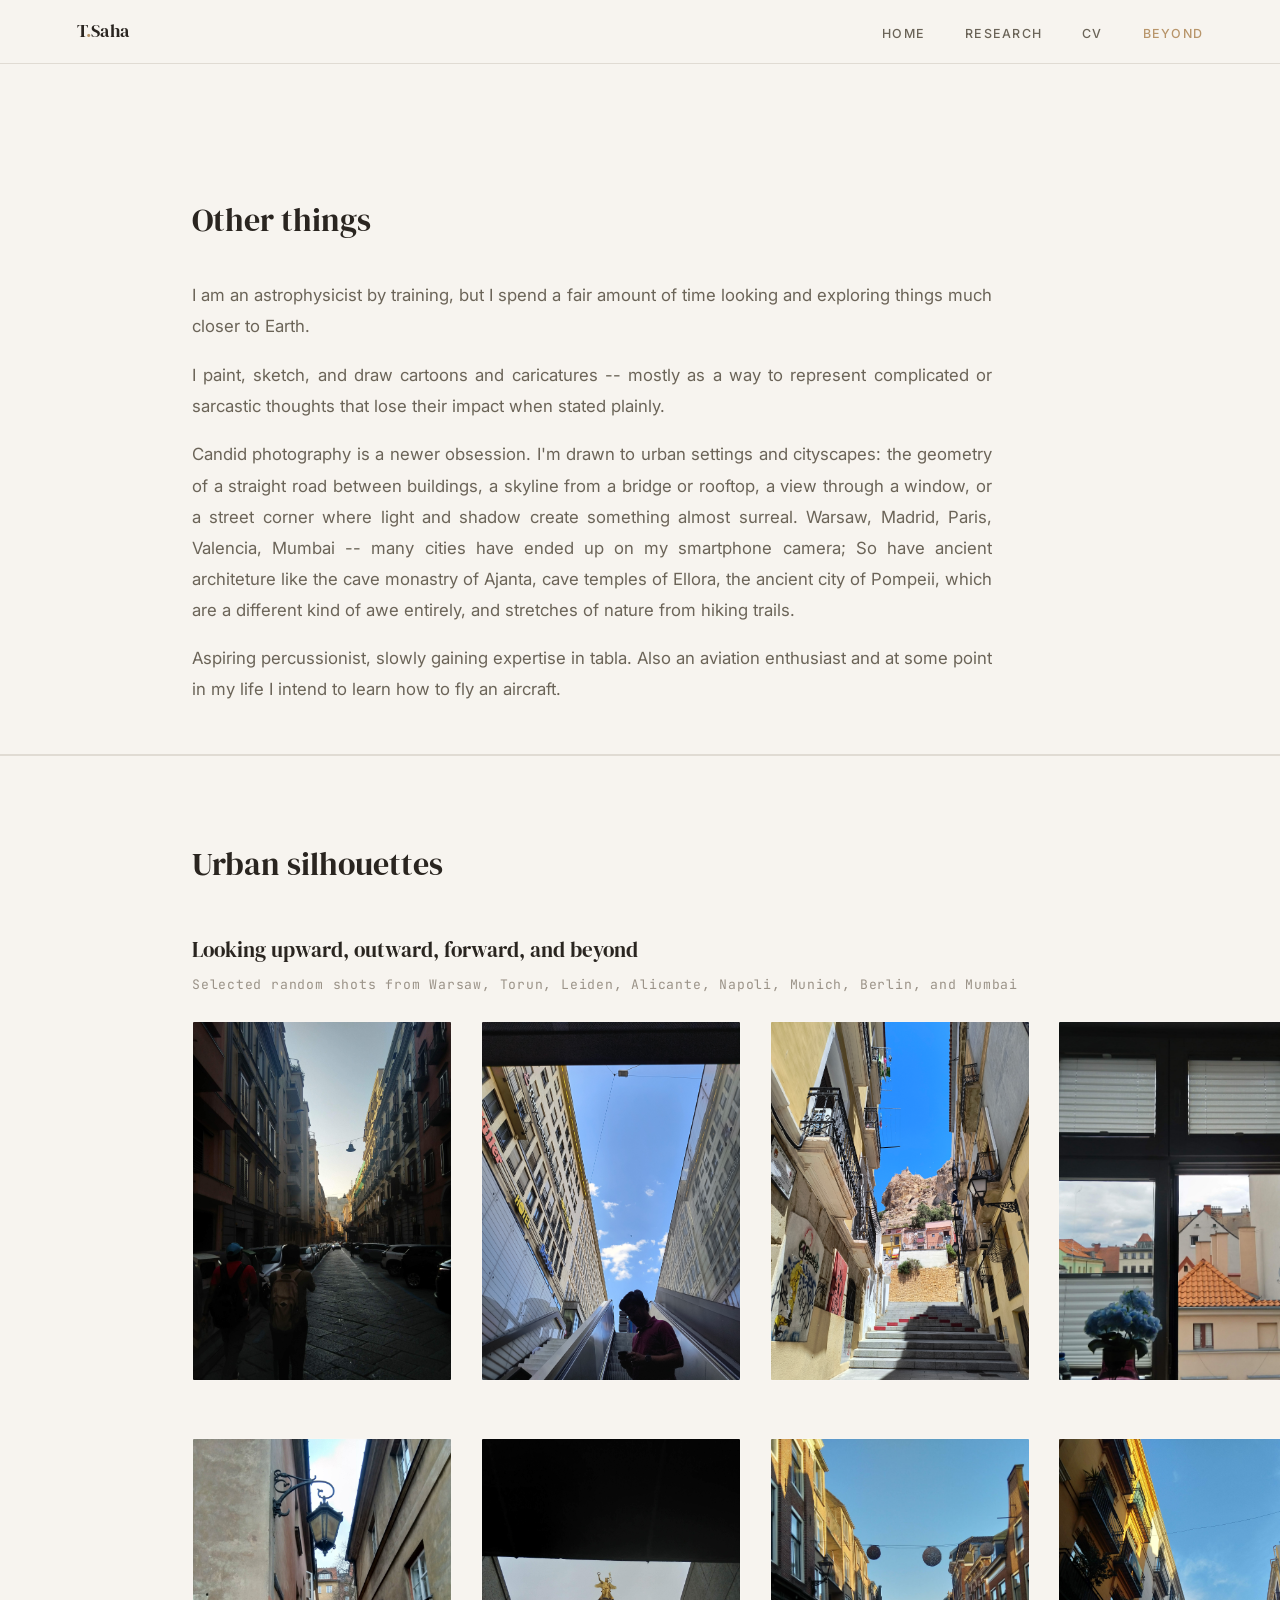
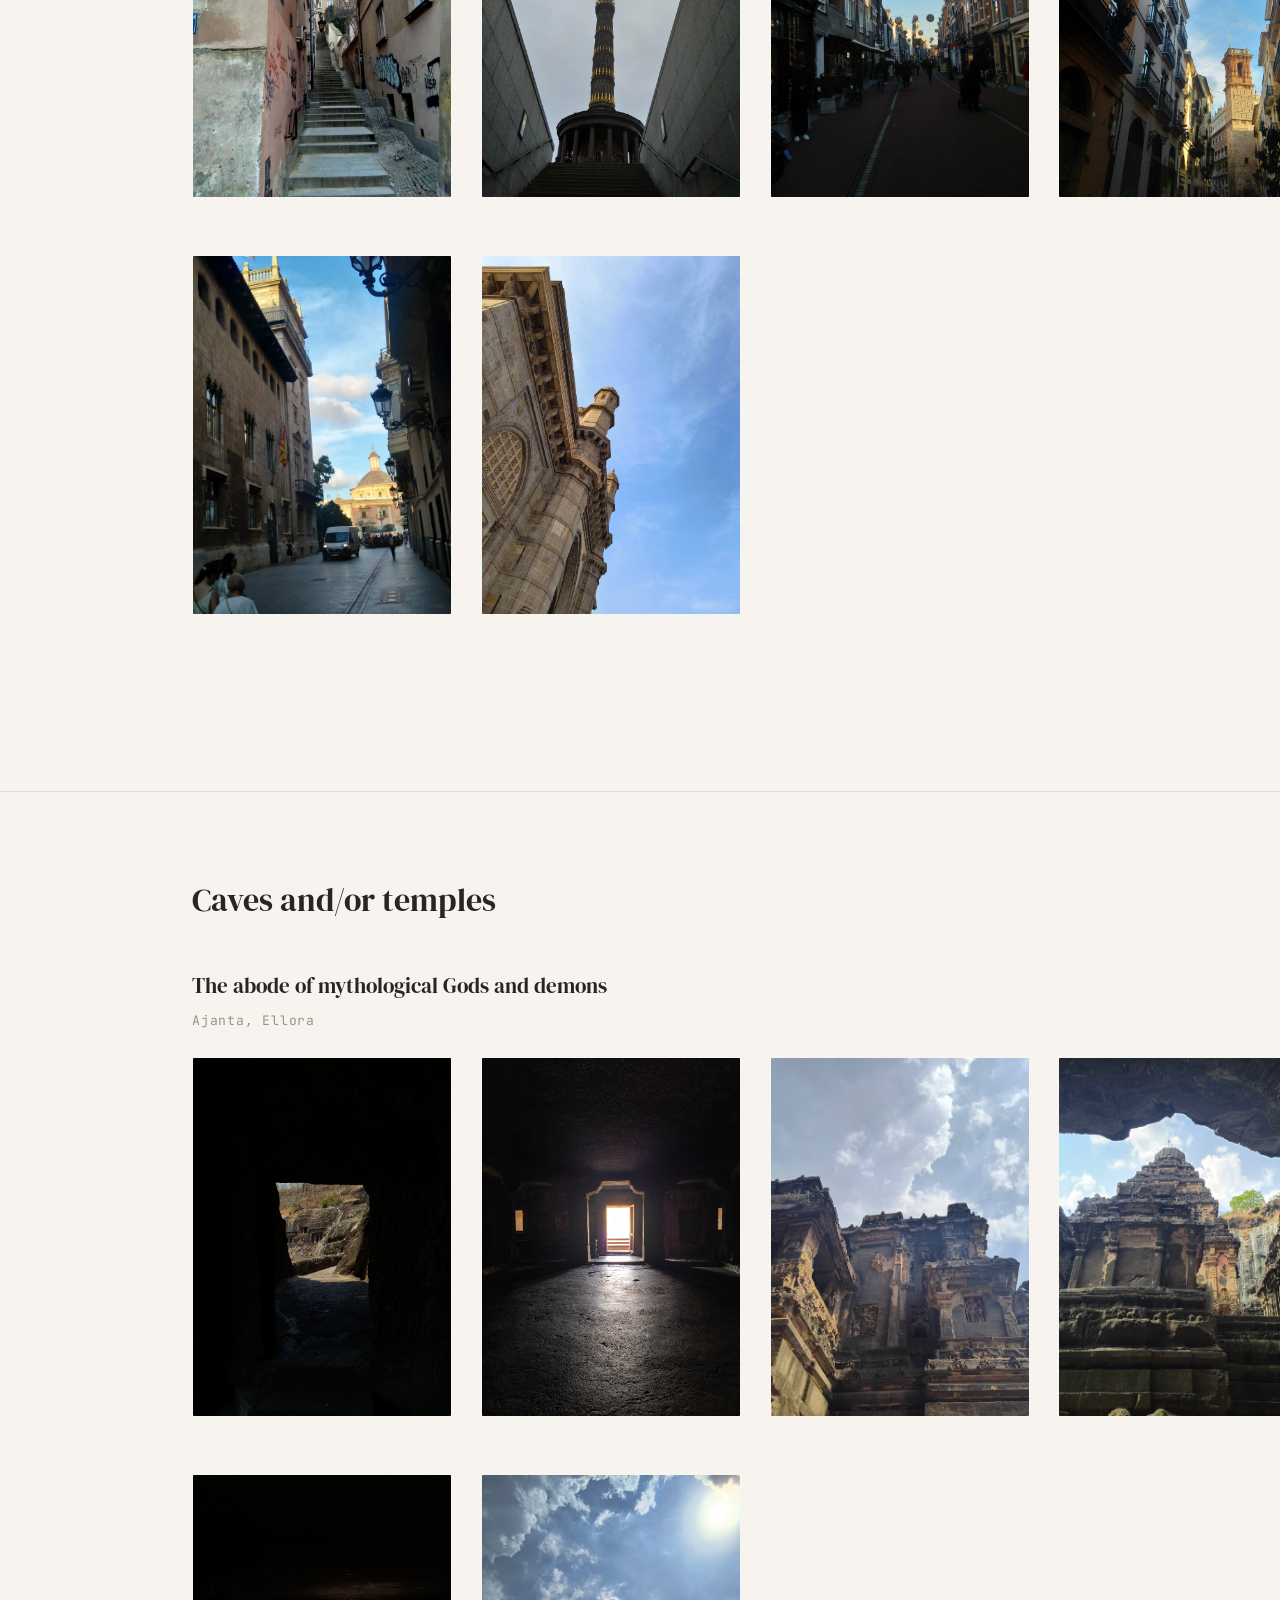
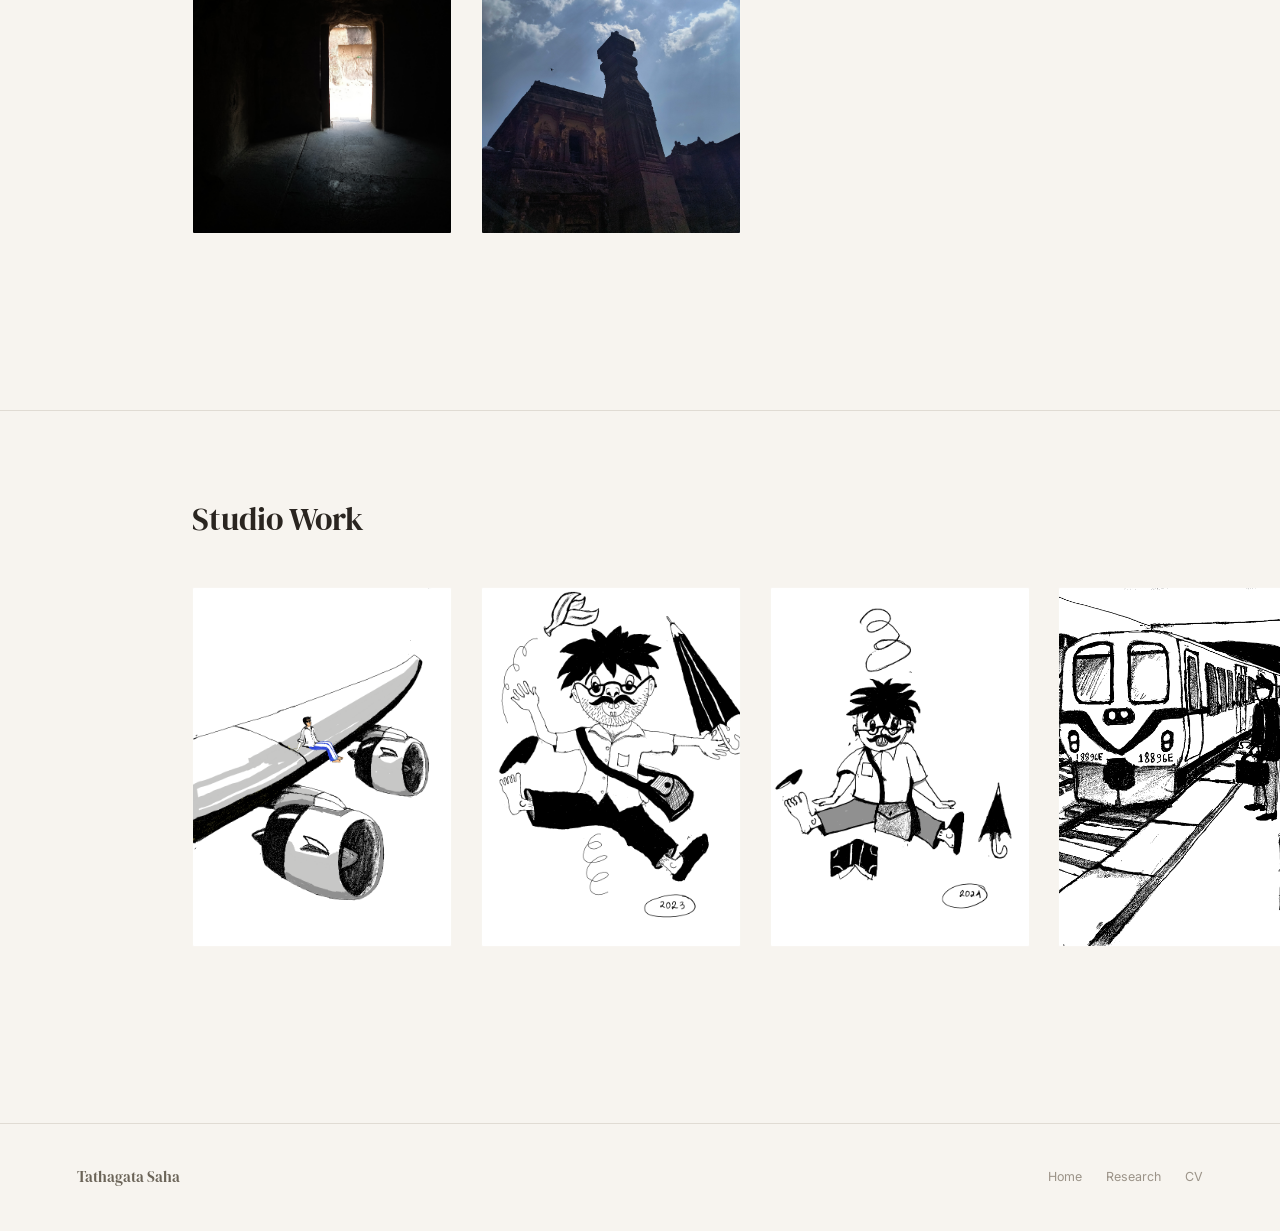
==== beyond.html @ 42e89942 "First commit of the website: tsaha@astro." ====
<!DOCTYPE html>
<html lang="en">
<head>
  <meta charset="UTF-8" />
  <meta name="viewport" content="width=device-width, initial-scale=1.0" />
  <title>Beyond astronomy: Tathagata Saha</title>
  <link rel="preconnect" href="https://fonts.googleapis.com">
  <link rel="preconnect" href="https://fonts.gstatic.com" crossorigin>
  <link href="https://fonts.googleapis.com/css2?family=DM+Serif+Display:ital@0;1&family=Inter:wght@300;400;500&family=JetBrains+Mono:wght@400;500&display=swap" rel="stylesheet">
  <link rel="stylesheet" href="style.css">
  <style>
  .bottom-three {
     margin-bottom: 1.5cm;
    }
    .page .container {
      margin-left: max(6rem, 9vw);
      margin-right: auto;
      max-width: 95%;
    }
    .beyond-hero {
      padding: calc(var(--nav-h) + 4rem) 0 3rem;
      border-bottom: var(--rule);
    }
    .photo-slot img {
      width: 100%; height: 100%;
      object-fit: cover; border-radius: 2px;
    }
    .art-grid {
      display: grid;
      grid-template-columns: repeat(auto-fill, minmax(180px, 1fr));
      gap: 1rem;
    }
    .art-slot {
      aspect-ratio: 3/4;
      background: var(--accent-light);
      border: 1px dashed var(--border);
      border-radius: 2px;
      display: flex; flex-direction: column;
      align-items: center; justify-content: center;
      gap: 0.5rem; color: var(--text-light);
      font-size: 0.7rem; font-family: var(--mono); text-align: center; padding: 1rem;
    }

    /* ── LIGHTBOX ── */
    .photo-grid img, .art-grid img {
      cursor: zoom-in;
      transition: opacity 0.2s;
    }
    .photo-grid img:hover, .art-grid img:hover { opacity: 0.88; }

    /* ── WATERMARK ── */
    .photo-wrap-wm {
      position: relative;
      display: inline-block;
      line-height: 0;
    }
    .photo-wrap-wm::after {
      content: '© T. Saha';
      position: absolute;
      bottom: 10px; right: 10px;
      font-family: 'JetBrains Mono', monospace;
      font-size: 0.65rem;
      letter-spacing: 0.06em;
      color: rgba(255,255,255,0.85);
      background: rgba(10,15,25,0.45);
      padding: 0.2rem 0.5rem;
      border-radius: 2px;
      pointer-events: none;
      opacity: 0;
      transition: opacity 0.25s;
    }
    .photo-wrap-wm:hover::after { opacity: 1; }
    .photo-wrap-wm img {
      display: block;
      -webkit-user-drag: none;
      user-select: none;
    }

    #lightbox {
      display: none;
      position: fixed; inset: 0;
      background: rgba(10, 15, 25, 0.92);
      z-index: 1000;
      align-items: center; justify-content: center;
      backdrop-filter: blur(6px);
      cursor: zoom-out;
    }
    #lightbox.active { display: flex; }
    #lightbox img {
      max-width: 90vw; max-height: 88vh;
      object-fit: contain;
      border-radius: 2px;
      box-shadow: 0 8px 48px rgba(0,0,0,0.6);
      cursor: default;
    }
    #lightbox-close {
      position: fixed; top: 1.5rem; right: 2rem;
      font-size: 1.8rem; color: #f7f4ef;
      cursor: pointer; opacity: 0.7;
      font-family: var(--sans); line-height: 1;
      transition: opacity 0.2s;
      background: none; border: none;
    }
    #lightbox-close:hover { opacity: 1; }
    .lb-arrow {
      position: fixed;
      top: 50%; transform: translateY(-50%);
      background: rgba(10,15,25,0.5);
      border: 1px solid rgba(255,255,255,0.15);
      color: #f7f4ef;
      font-size: 1.4rem; line-height: 1;
      width: 48px; height: 48px;
      border-radius: 2px;
      display: flex; align-items: center; justify-content: center;
      cursor: pointer; opacity: 0.7;
      transition: opacity 0.2s, background 0.2s;
      z-index: 1001;
    }
    .lb-arrow:hover { opacity: 1; background: rgba(184,149,106,0.5); }
    .lb-arrow:disabled { opacity: 0.2; cursor: default; }
    #lb-prev { left: 1.5rem; }
    #lb-next { right: 1.5rem; }
    #lb-counter {
      position: fixed; bottom: 1.5rem; left: 50%; transform: translateX(-50%);
      font-family: 'JetBrains Mono', monospace; font-size: 0.7rem;
      letter-spacing: 0.1em; color: rgba(247,244,239,0.5);
    }
  </style>
</head>
<body>

  <nav>
    <a href="astro_tsaha1996.html" class="nav-logo">T<span>.</span>Saha</a>
    <ul class="nav-links">
      <li><a href="astro_tsaha1996.html">Home</a></li>
      <li><a href="research.html">Research</a></li>
      <li><a href="cv.html">CV</a></li>
      <li><a href="beyond.html" class="active">Beyond</a></li>
    </ul>
  </nav>

  <div class="page">

    <!-- ── INTRO ── -->
    <section class="section beyond-hero">
      <div class="container">
        <h2 style="margin-bottom: 2rem;">Other things</h2>
        <div class="beyond-bio">
          <p>
            I am an astrophysicist by training, but I spend a fair amount of time
            looking and exploring things much closer to Earth.
          </p>
          <p>  
            I paint, sketch, and draw cartoons and caricatures -- 
            mostly as a way to represent complicated or sarcastic thoughts 
            that lose their impact when stated plainly.
          </p>
          <p>
            Candid photography is a newer obsession. I'm drawn to urban settings and cityscapes: 
            the geometry of a straight road between buildings, 
            a skyline from a bridge or rooftop, 
            a view through a window, 
            or a street corner where light and shadow create something almost surreal. 
            Warsaw, Madrid, Paris, Valencia, Mumbai -- 
            many cities have ended up on my smartphone camera;
            So have ancient architeture like the cave monastry of Ajanta, cave temples of Ellora, 
            the ancient city of Pompeii, which are a different kind of awe entirely, 
            and stretches of nature from hiking trails.
          </p>
          <p>
            Aspiring percussionist, slowly gaining expertise in tabla. Also an aviation enthusiast 
            and at some point in my life I intend to learn how to fly an aircraft.
          </p>
        </div>
      </div>
    </section>

    <!-- ── CITIES ── -->
    <section class="section">
      <div class="container">
        <h2 style="margin-bottom: 0.5rem;">Urban silhouettes</h2>

        <div class="photo-theme" style="margin-top: 2.5rem;">
          <h3 class="photo-theme-title">Looking upward, outward, forward, and beyond</h3>
          <span class="photo-theme-sub">Selected random shots from Warsaw, Torun, Leiden, Alicante, Napoli, Munich, Berlin, and Mumbai</span>
          <div class="photo-grid">
            <!-- /home/tathagata/Documents/website_TS/files/photos/warsaw/looking_up_out_and_forward/ -->
            <div class="photo-wrap-wm"><img src="photos/looking_up_out_and_forward/napoli1.jpg" alt="Tathagata Saha" style="width:260px;height:360px;object-fit:cover;border-radius:2px;border:1px solid rgba(255,255,255,0.1);" /></div>
            <div class="photo-wrap-wm"><img src="photos/looking_up_out_and_forward/munich1.jpg" alt="Tathagata Saha" style="width:260px;height:360px;object-fit:cover;border-radius:2px;border:1px solid rgba(255,255,255,0.1);" /></div>
            <div class="photo-wrap-wm"><img src="photos/looking_up_out_and_forward/alicante1.jpg" alt="Tathagata Saha" style="width:260px;height:360px;object-fit:cover;border-radius:2px;border:1px solid rgba(255,255,255,0.1);" /></div>
            <div class="photo-wrap-wm"><img src="photos/looking_up_out_and_forward/torun1.jpg" alt="Tathagata Saha" style="width:260px;height:360px;object-fit:cover;border-radius:2px;border:1px solid rgba(255,255,255,0.1);" /></div>
          </div>
          <p class="bottom-three"> </p>
          <div class="photo-grid">
            <div class="photo-wrap-wm"><img src="photos/looking_up_out_and_forward/warsaw1.jpg" alt="Tathagata Saha" style="width:260px;height:360px;object-fit:cover;border-radius:2px;border:1px solid rgba(255,255,255,0.1);" /></div>
            <div class="photo-wrap-wm"><img src="photos/looking_up_out_and_forward/berlin1.jpg" alt="Tathagata Saha" style="width:260px;height:360px;object-fit:cover;border-radius:2px;border:1px solid rgba(255,255,255,0.1);" /></div>
            <div class="photo-wrap-wm"><img src="photos/looking_up_out_and_forward/leiden1.jpg" alt="Tathagata Saha" style="width:260px;height:360px;object-fit:cover;border-radius:2px;border:1px solid rgba(255,255,255,0.1);" /></div>
            <div class="photo-wrap-wm"><img src="photos/looking_up_out_and_forward/valencia1.jpg" alt="Tathagata Saha" style="width:260px;height:360px;object-fit:cover;border-radius:2px;border:1px solid rgba(255,255,255,0.1);" /></div>
          </div>
          <p class="bottom-three"> </p>
          <div class="photo-grid">
            <div class="photo-wrap-wm"><img src="photos/looking_up_out_and_forward/valencia2.jpg" alt="Tathagata Saha" style="width:260px;height:360px;object-fit:cover;border-radius:2px;border:1px solid rgba(255,255,255,0.1);" /></div>
            <div class="photo-wrap-wm"><img src="photos/looking_up_out_and_forward/mumbai1.jpg" alt="Tathagata Saha" style="width:260px;height:360px;object-fit:cover;border-radius:2px;border:1px solid rgba(255,255,255,0.1);" /></div>
          </div>  
        </div>
      </div>
    </section>

    <!-- ── TEMPLES ── -->
    <section class="section">
      <div class="container">
        <h2 style="margin-bottom: 2.5rem;">Caves and/or temples</h2>
        <div class="photo-theme" style="margin-top: 2.5rem;">
          <h3 class="photo-theme-title">The abode of mythological Gods and demons</h3>
          <span class="photo-theme-sub">Ajanta, Ellora</span>
          <div class="photo-grid">
            <div class="photo-wrap-wm"><img src="photos/cave_temples/ajanta1.jpg" alt="Tathagata Saha" style="width:260px;height:360px;object-fit:cover;border-radius:2px;border:1px solid rgba(255,255,255,0.1);" /></div>
            <div class="photo-wrap-wm"><img src="photos/cave_temples/ajanta2.jpg" alt="Tathagata Saha" style="width:260px;height:360px;object-fit:cover;border-radius:2px;border:1px solid rgba(255,255,255,0.1);" /></div>
            <div class="photo-wrap-wm"><img src="photos/cave_temples/ellora1.jpg" alt="Tathagata Saha" style="width:260px;height:360px;object-fit:cover;border-radius:2px;border:1px solid rgba(255,255,255,0.1);" /></div>
            <div class="photo-wrap-wm"><img src="photos/cave_temples/ellora2.jpg" alt="Tathagata Saha" style="width:260px;height:360px;object-fit:cover;border-radius:2px;border:1px solid rgba(255,255,255,0.1);" /></div>
          </div>
          <p class="bottom-three"> </p>
          <div class="photo-grid">
            <div class="photo-wrap-wm"><img src="photos/cave_temples/ellora3.jpg" alt="Tathagata Saha" style="width:260px;height:360px;object-fit:cover;border-radius:2px;border:1px solid rgba(255,255,255,0.1);" /></div>
            <div class="photo-wrap-wm"><img src="photos/cave_temples/ellora4.jpg" alt="Tathagata Saha" style="width:260px;height:360px;object-fit:cover;border-radius:2px;border:1px solid rgba(255,255,255,0.1);" /></div>
          </div>
        </div>
      </div>
    </section>

    <!-- ── ART ── -->
   <!-- ── ART ── -->
    <section class="section">
      <div class="container">
        <h2 style="margin-bottom: 2.5rem;">Studio Work</h2>
        <div class="photo-theme">
          <div class="photo-grid">
            <div class="photo-wrap-wm"><img src="photos/studio_work/learning_to_fly.png" alt="Sketch by Tathagata Saha" style="width:260px;height:360px;object-fit:cover;border-radius:2px;border:1px solid rgba(255,255,255,0.1);" /></div>
            <div class="photo-wrap-wm"><img src="photos/studio_work/me.png" alt="Sketch by Tathagata Saha" style="width:260px;height:360px;object-fit:cover;border-radius:2px;border:1px solid rgba(255,255,255,0.1);" /></div>
            <div class="photo-wrap-wm"><img src="photos/studio_work/me2.png" alt="Sketch by Tathagata Saha" style="width:260px;height:360px;object-fit:cover;border-radius:2px;border:1px solid rgba(255,255,255,0.1);" /></div>
            <div class="photo-wrap-wm"><img src="photos/studio_work/twentysecondlevel.png" alt="Sketch by Tathagata Saha" style="width:260px;height:360px;object-fit:cover;border-radius:2px;border:1px solid rgba(255,255,255,0.1);" /></div>
            <div class="photo-wrap-wm"><img src="photos/studio_work/twentysecondlevel2.png" alt="Sketch by Tathagata Saha" style="width:260px;height:360px;object-fit:cover;border-radius:2px;border:1px solid rgba(255,255,255,0.1);" /></div>
          </div>
        </div>
      </div>
    </section>

  </div>

  <footer>
    <span class="footer-name">Tathagata Saha</span>
    <div class="footer-links">
      <a href="astro_tsaha1996.html">Home</a>
      <a href="research.html">Research</a>
      <a href="cv.html">CV</a>
    </div>
  </footer>

  <!-- ── LIGHTBOX ── -->
  <div id="lightbox">
    <button id="lightbox-close" aria-label="Close">&#x2715;</button>
    <button class="lb-arrow" id="lb-prev" aria-label="Previous">&#8592;</button>
    <img id="lightbox-img" src="" alt="" />
    <button class="lb-arrow" id="lb-next" aria-label="Next">&#8594;</button>
    <span id="lb-counter"></span>
  </div>

  <script>
    const lightbox  = document.getElementById('lightbox');
    const lbImg     = document.getElementById('lightbox-img');
    const lbClose   = document.getElementById('lightbox-close');
    const lbPrev    = document.getElementById('lb-prev');
    const lbNext    = document.getElementById('lb-next');
    const lbCounter = document.getElementById('lb-counter');

    let currentSet   = [];
    let currentIndex = 0;

    document.querySelectorAll('img').forEach(img => {
      img.addEventListener('contextmenu', e => e.preventDefault());
    });

    // group by photo-theme: clicking opens all imgs within that theme
    document.querySelectorAll('.photo-theme').forEach(theme => {
      const imgs = Array.from(theme.querySelectorAll('.photo-grid img'));
      imgs.forEach((img, i) => {
        img.addEventListener('click', () => openLightbox(imgs, i));
      });
    });

    document.querySelectorAll('.art-grid img').forEach((img, i, arr) => {
      img.addEventListener('click', () => openLightbox(Array.from(arr), i));
    });

    function openLightbox(set, index) {
      currentSet   = set;
      currentIndex = index;
      showImage();
      lightbox.classList.add('active');
      document.body.style.overflow = 'hidden';
    }

    function showImage() {
      lbImg.src = currentSet[currentIndex].src;
      lbImg.alt = currentSet[currentIndex].alt;
      lbCounter.textContent = `${currentIndex + 1} / ${currentSet.length}`;
      lbPrev.disabled = currentIndex === 0;
      lbNext.disabled = currentIndex === currentSet.length - 1;
    }

    lbPrev.addEventListener('click', e => {
      e.stopPropagation();
      if (currentIndex > 0) { currentIndex--; showImage(); }
    });

    lbNext.addEventListener('click', e => {
      e.stopPropagation();
      if (currentIndex < currentSet.length - 1) { currentIndex++; showImage(); }
    });

    lbImg.addEventListener('contextmenu', e => e.preventDefault());

    function closeLightbox() {
      lightbox.classList.remove('active');
      document.body.style.overflow = '';
      lbImg.src = '';
    }

    lbClose.addEventListener('click', closeLightbox);
    lightbox.addEventListener('click', e => {
      if (e.target !== lbImg && e.target !== lbPrev && e.target !== lbNext) closeLightbox();
    });
    document.addEventListener('keydown', e => {
      if (!lightbox.classList.contains('active')) return;
      if (e.key === 'Escape')     closeLightbox();
      if (e.key === 'ArrowLeft')  { if (currentIndex > 0) { currentIndex--; showImage(); } }
      if (e.key === 'ArrowRight') { if (currentIndex < currentSet.length - 1) { currentIndex++; showImage(); } }
    });
  </script>

</body>
</html>
---- style.css ----
*, *::before, *::after { box-sizing: border-box; margin: 0; padding: 0; }

:root {
  --bg: #f7f4ef;
  --bg-dark: #0f1b2d;
  --text: #2a2520;
  --text-muted: #6b6458;
  --text-light: #9b9388;
  --text-slate: #8a9ab5;
  --accent: #b8956a;
  --accent-light: #f0e8dc;
  --accent-dark: #8a6d4a;
  --border: #e0dbd3;
  --border-dark: #1e3050;
  --navy: #0f1b2d;
  --serif: 'DM Serif Display', Georgia, serif;
  --sans: 'Inter', system-ui, sans-serif;
  --mono: 'JetBrains Mono', monospace;
  --nav-h: 64px;
  --max: 900px;
  --rule: 1px solid var(--border);
}

html { scroll-behavior: smooth; font-size: 16px; }
body { background: var(--bg); color: var(--text); font-family: var(--sans); line-height: 1.75; -webkit-font-smoothing: antialiased; }

/* ── SCROLLBAR ── */
::-webkit-scrollbar { width: 4px; }
::-webkit-scrollbar-track { background: var(--bg); }
::-webkit-scrollbar-thumb { background: var(--border); border-radius: 2px; }

/* ── NAV ── */
nav {
  position: fixed; top: 0; left: 0; right: 0; height: var(--nav-h);
  background: rgba(247, 244, 239, 0.93);
  backdrop-filter: blur(12px);
  border-bottom: var(--rule);
  display: flex; align-items: center; justify-content: space-between;
  padding: 0 max(2rem, 6vw);
  z-index: 200;
}
.nav-logo {
  font-family: var(--serif); font-size: 1.1rem;
  color: var(--text); text-decoration: none;
  letter-spacing: 0.01em;
}
.nav-logo span { color: var(--accent); }
.nav-links { display: flex; gap: 2.5rem; list-style: none; }
.nav-links a {
  font-size: 0.78rem; font-weight: 500;
  text-transform: uppercase; letter-spacing: 0.1em;
  color: var(--text-muted); text-decoration: none;
  transition: color 0.2s;
}
.nav-links a:hover, .nav-links a.active { color: var(--accent); }

/* ── LAYOUT ── */
.page { padding-top: var(--nav-h); }
.container { max-width: 1400px; margin: 0 auto; padding: 0 max(2rem, 6vw); }
.section { padding: 5rem 0; }
.section + .section { border-top: var(--rule); }

/* ── TYPE ── */
h1, h2, h3 { font-family: var(--serif); font-weight: 400; color: var(--text); }
h2 { font-size: 2rem; margin-bottom: 0.3rem; }
.eyebrow {
  font-family: var(--mono); font-size: 1.4rem;
  letter-spacing: 0.15em; text-transform: uppercase;
  color: var(--accent); margin-bottom: 0.75rem; display: block;
}
.section-intro { color: var(--text-muted); font-size: 0.95rem; margin-bottom: 3rem; max-width: 860px; text-align: justify;}

/* ── HERO (index) ── */
.hero {
  background: var(--navy);
  min-height: 60vh;
  display: flex; flex-direction: column; justify-content: center;
  padding: calc(var(--nav-h) + 2rem) max(2rem, 6vw) 3rem;
  position: relative; overflow: hidden;
}
.hero canvas { position: absolute; inset: 0; pointer-events: none; }
.hero-content { position: relative; z-index: 2; max-width: var(--max); margin: 0 auto; width: 100%; }
.hero-eyebrow {
  font-family: var(--mono); font-size: 1.0rem;
  letter-spacing: 0.15em; text-transform: uppercase;
  color: var(--text-slate); margin-bottom: 1.5rem; display: block;
}
.hero h1 {
  font-size: clamp(2rem, 4vw, 3rem);
  font-weight: 300;
  color: #f7f4ef; line-height: 1.2; margin-bottom: 1rem;
}
.hero h1 em { color: var(--accent); font-style: normal; }
.hero-role {
  font-size: 0.95rem; color: var(--text-slate);
  margin-bottom: 2rem; line-height: 1.6; max-width: 520px; text-align: justify
}
.hero-links { display: flex; gap: 1rem; flex-wrap: wrap; }

/* ── PHOTO PLACEHOLDER ── */
.photo-wrap {
  width: 260px; height: 360px;
  border: 1px solid var(--border-dark);
  border-radius: 2px;
  display: flex; flex-direction: column;
  align-items: center; justify-content: center;
  gap: 0.75rem;
  color: var(--text-slate); font-size: 0.75rem;
  font-family: var(--mono); letter-spacing: 0.05em;
  text-align: center; padding: 1.5rem;
  flex-shrink: 0;
}
.photo-wrap svg { opacity: 0.4; }
.hero-inner { display: flex; gap: 4rem; align-items: flex-end; }

/* ── BUTTONS ── */
.btn {
  display: inline-flex; align-items: center; gap: 0.4em;
  padding: 0.6rem 1.4rem; border-radius: 2px;
  font-size: 0.8rem; font-family: var(--sans); font-weight: 500;
  text-decoration: none; letter-spacing: 0.04em;
  transition: all 0.2s; cursor: pointer; border: 1px solid transparent;
}
.btn-accent { background: var(--accent); color: #fff; border-color: var(--accent); }
.btn-accent:hover { background: var(--accent-dark); border-color: var(--accent-dark); }
.btn-ghost { background: transparent; color: #f7f4ef; border-color: rgba(247,244,239,0.3); }
.btn-ghost:hover { border-color: var(--accent); color: var(--accent); }
.btn-outline { background: transparent; color: var(--accent); border-color: var(--accent); }
.btn-outline:hover { background: var(--accent-light); }

/* ── ABOUT (index) ── */
.about-grid { display: grid; grid-template-columns: 1fr; max-width: 150%; gap: 4rem; align-items: start; }
.about-bio { font-size: 1.2rem; color: var(--text-muted); text-align: justify; }
.about-bio p + p { margin-top: 1.1rem; }
.about-photo {
  width: 220px; height: 300px;
  border: 1px solid var(--border);
  border-radius: 2px;
  display: flex; flex-direction: column;
  align-items: center; justify-content: center;
  gap: 0.6rem; color: var(--text-light);
  font-size: 0.72rem; font-family: var(--mono);
  letter-spacing: 0.05em; text-align: center; padding: 1rem;
  background: var(--accent-light);
}

/* INTERESTS */
.interest-tags { display: flex; flex-wrap: wrap; gap: 0.5rem; margin-top: 2rem; }
.tag {
  font-family: var(--mono); font-size: 0.9rem;
  letter-spacing: 0.06em; padding: 0.35rem 0.8rem;
  border: 1px solid var(--border); border-radius: 1px;
  color: var(--text-muted); background: transparent;
  transition: all 0.2s;
}
.tag:hover { border-color: var(--accent); color: var(--accent); }

/* ── EXTERNAL LINKS ── */
.profile-links { display: flex; flex-direction: column; gap: 0.6rem; margin-top: 2rem; }
.profile-link {
  display: flex; align-items: center; gap: 0.75rem;
  font-size: 0.85rem; color: var(--text-muted); text-decoration: none;
  transition: color 0.2s;
}
.profile-link:hover { color: var(--accent); }
.profile-link-label { font-family: var(--mono); font-size: 1.0rem; letter-spacing: 0.08em; color: var(--text-light); width: 80px; flex-shrink: 0; }

/* ── RESEARCH PAGE ── */
.research-block {  font-size: 1.05rem; color: var(--text-muted); max-width: 1000px; line-height: 1.85; text-align: justify;}
.research-block h3 { font-size: 1.4rem; margin-bottom: 0.75rem; }
.vertical-rule { border-left: 2px solid var(--accent); padding-left: 1.5rem; }
.instrument-list { display: flex; flex-wrap: wrap; gap: 0.5rem; margin-top: 1rem; }

/* ── PUBLICATIONS ── */
.pub-list { display: flex; flex-direction: column; gap: 0; }
.pub {
  padding: 1.75rem 0;
  border-bottom: var(--rule);
  display: grid; grid-template-columns: 60px 1fr; gap: 0 1.5rem;
}
.pub:first-child { border-top: var(--rule); }
.pub-year { font-family: var(--mono); font-size: 0.72rem; color: var(--text-light); padding-top: 0.25rem; }
.pub h3 { font-family: var(--sans); font-size: 0.975rem; font-weight: 500; line-height: 1.45; margin-bottom: 0.35rem; }
.pub-authors { font-size: 0.82rem; color: var(--text-muted); margin-bottom: 0.6rem; }
.pub-authors strong { color: var(--text); }
.pub-venue { font-family: var(--mono); font-size: 0.68rem; letter-spacing: 0.06em; color: var(--accent); margin-bottom: 0.6rem; display: block; }
.pub-links { display: flex; gap: 1rem; }
.pub-link { font-size: 0.78rem; font-weight: 500; color: var(--accent); text-decoration: none; border-bottom: 1px solid transparent; transition: border-color 0.2s; }
.pub-link:hover { border-color: var(--accent); }

/* ── CV PAGE ── */
.cv-grid { display: grid; grid-template-columns: 80px 1fr; gap: 0 3rem; max-width: 200%; }
.cv-sidebar { border-right: var(--rule); padding-right: 2rem; }
.cv-nav { list-style: none; display: flex; flex-direction: column; gap: 0.35rem; position: sticky; top: calc(var(--nav-h) + 2rem); }
.cv-nav a { font-size: 0.78rem; color: var(--text-muted); text-decoration: none; transition: color 0.2s; }
.cv-nav a:hover { color: var(--accent); }
.cv-body { padding-left: 0; }
.cv-section { margin-bottom: 3rem; }
.cv-section-title { font-family: var(--mono); font-size: 0.68rem; letter-spacing: 0.15em; text-transform: uppercase; color: var(--accent); border-bottom: var(--rule); padding-bottom: 0.5rem; margin-bottom: 1.5rem; }
.cv-item { display: grid; grid-template-columns: 120px 1fr; gap: 0 1.5rem; margin-bottom: 1.25rem; }
.cv-year { font-family: var(--mono); font-size: 0.72rem; color: var(--text-light); padding-top: 0.2rem; }
.cv-item h3 { font-family: var(--sans); font-size: 0.95rem; font-weight: 500; margin-bottom: 0.2rem; }
.cv-item p { font-size: 0.85rem; color: var(--text-muted); }

/* ── BEYOND PAGE ── */
.beyond-bio { font-size: 1.05rem; color: var(--text-muted); max-width: 800px; line-height: 1.85; text-align: justify; }
.beyond-bio p + p { margin-top: 1.1rem; }
.photo-theme { margin-bottom: 6rem; }
.photo-theme-title { font-family: var(--serif); font-size: 1.3rem; margin-bottom: 0.4rem; }
.photo-theme-sub { font-size: 0.82rem; color: var(--text-light); font-family: var(--mono); letter-spacing: 0.06em; margin-bottom: 1.5rem; display: block; }
.photo-grid { display: grid; grid-template-columns: repeat(8, 8fr); gap: 1.8rem; row-gap: 2.8rem; }
.photo-slot {
  aspect-ratio: 4/3; background: var(--accent-light);
  border: 1px dashed var(--border); border-radius: 2px;
  display: flex; flex-direction: column; align-items: center; justify-content: center;
  gap: 0.5rem; color: var(--text-light); font-size: 0.7rem;
  font-family: var(--mono); text-align: center; padding: 1rem;
}
.photo-slot-city { font-size: 0.65rem; letter-spacing: 0.08em; text-transform: uppercase; color: var(--text-light); }

/* ── FOOTER ── */
footer {
  border-top: var(--rule); padding: 2.5rem max(2rem, 6vw);
  display: flex; align-items: center; justify-content: space-between; flex-wrap: wrap; gap: 1rem;
}
.footer-name { font-family: var(--serif); font-size: 0.95rem; color: var(--text-muted); }
.footer-links { display: flex; gap: 1.5rem; }
.footer-links a { font-size: 0.78rem; color: var(--text-light); text-decoration: none; transition: color 0.2s; }
.footer-links a:hover { color: var(--accent); }

/* ── RESPONSIVE ── */
@media (max-width: 680px) {
  .about-grid { grid-template-columns: 1fr; }
  .about-photo { width: 100%; }
  .hero-inner { flex-direction: column; gap: 2rem; }
  .photo-wrap { width: 100%; height: 240px; }
  .cv-grid { grid-template-columns: 1fr; }
  .cv-sidebar { border-right: none; border-bottom: var(--rule); padding-right: 0; padding-bottom: 1.5rem; margin-bottom: 1.5rem; }
  .cv-nav { flex-direction: row; flex-wrap: wrap; gap: 0.75rem; position: static; }
  .pub { grid-template-columns: 1fr; }
  .pub-year { margin-bottom: 0.25rem; }
  .cv-item { grid-template-columns: 1fr; }
}
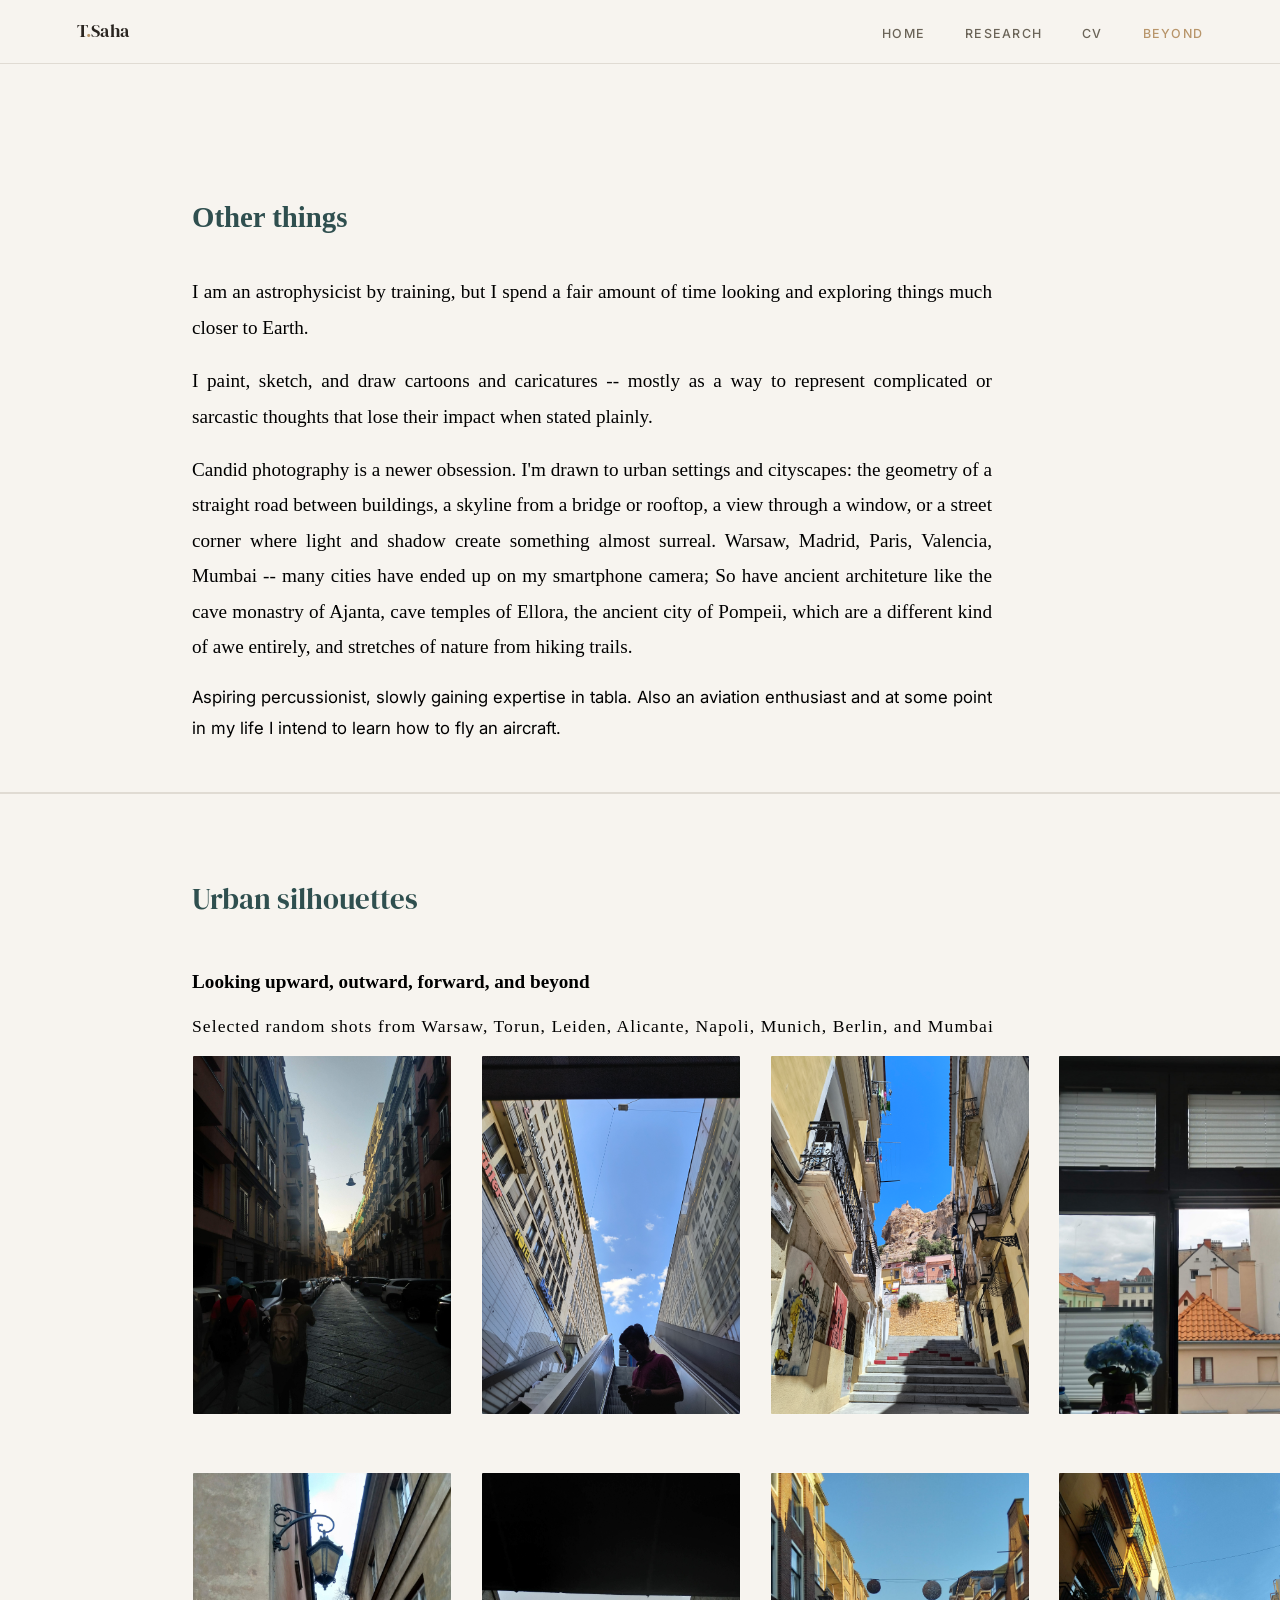
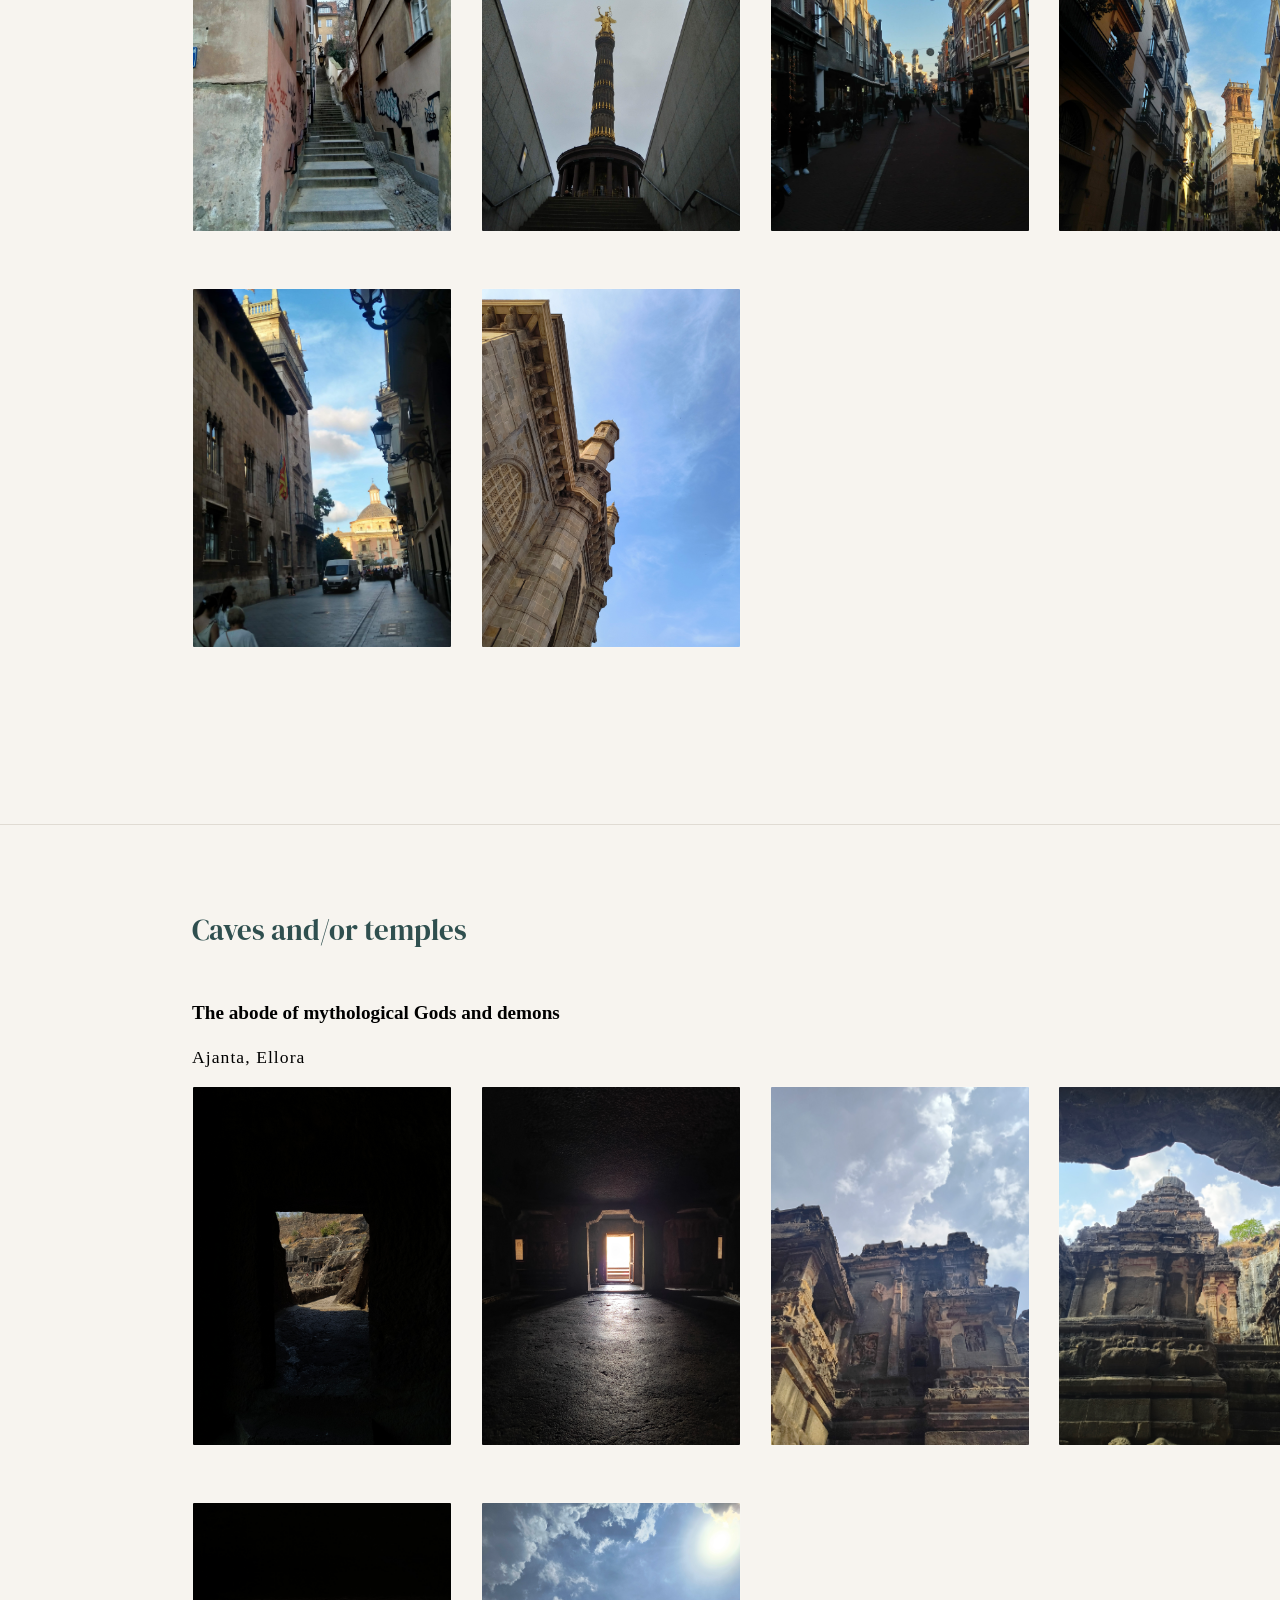
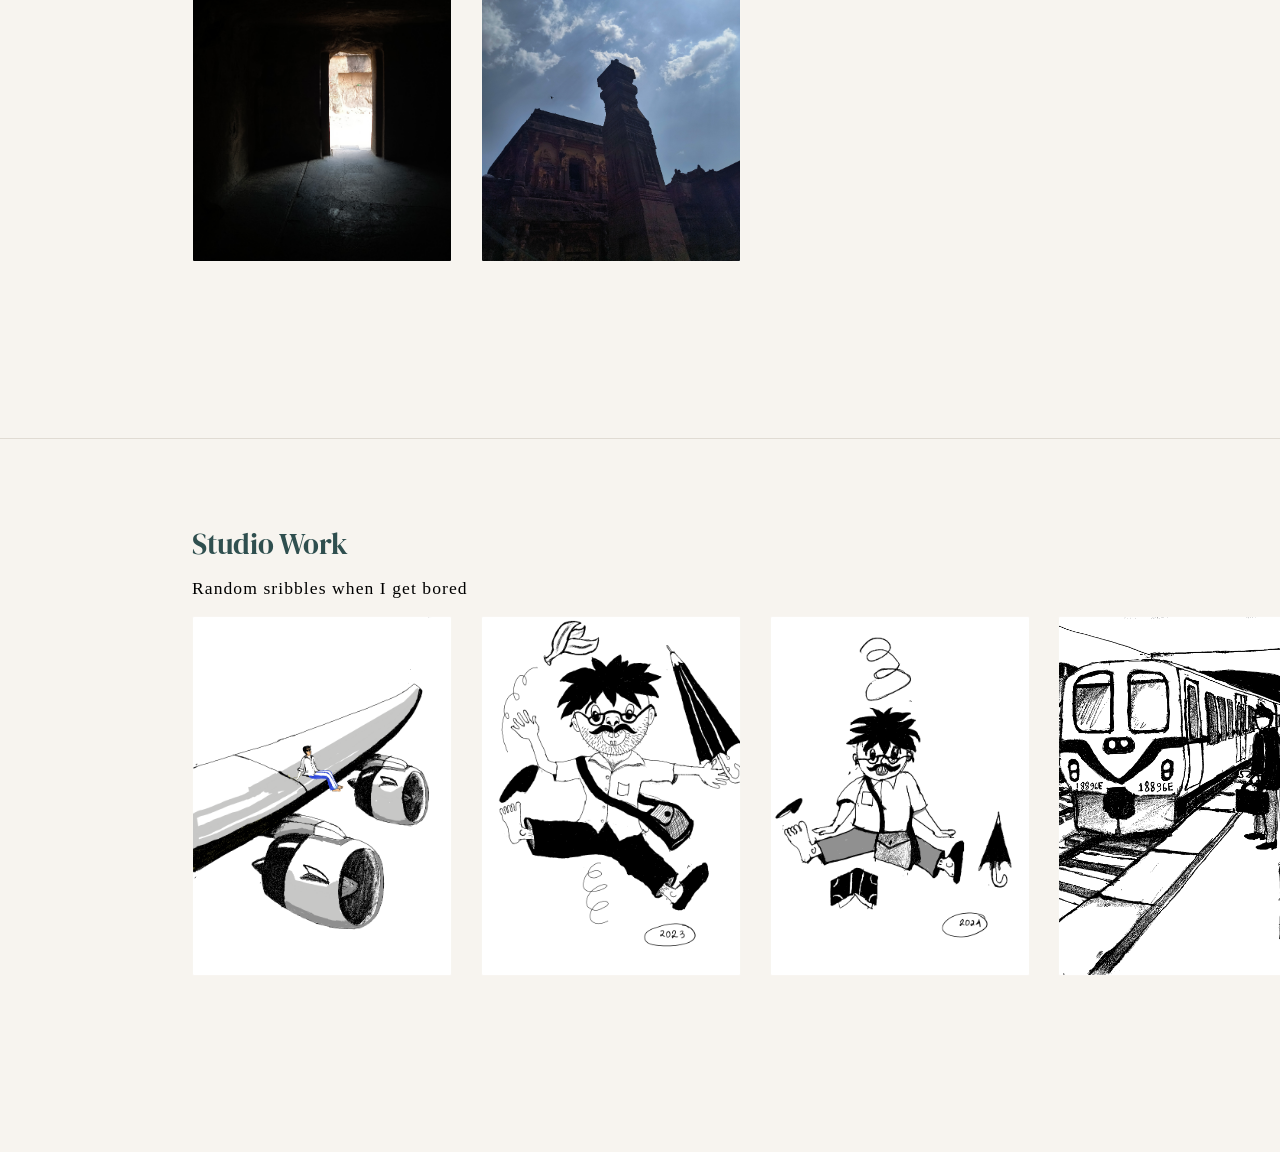
==== commit 772b62b5: "Formatting changes." ====
--- a/beyond.html
+++ b/beyond.html
@@ -113,7 +113,7 @@
       border-radius: 2px;
       display: flex; align-items: center; justify-content: center;
       cursor: pointer; opacity: 0.7;
-      transition: opacity 0.2s, background 0.2s;
+      transition: opacity 0.2s;
       z-index: 1001;
     }
     .lb-arrow:hover { opacity: 1; background: rgba(184,149,106,0.5); }
@@ -130,9 +130,9 @@
 <body>
 
   <nav>
-    <a href="astro_tsaha1996.html" class="nav-logo">T<span>.</span>Saha</a>
+    <a href="index.html" class="nav-logo">T<span>.</span>Saha</a>
     <ul class="nav-links">
-      <li><a href="astro_tsaha1996.html">Home</a></li>
+      <li><a href="index.html">Home</a></li>
       <li><a href="research.html">Research</a></li>
       <li><a href="cv.html">CV</a></li>
       <li><a href="beyond.html" class="active">Beyond</a></li>
@@ -144,18 +144,18 @@
     <!-- ── INTRO ── -->
     <section class="section beyond-hero">
       <div class="container">
-        <h2 style="margin-bottom: 2rem;">Other things</h2>
+        <h2 style="color: darkslategray; font-family: Calibri; font-size: 1.8rem; margin-bottom: 2rem;"> <b>Other things</b> </h2>
         <div class="beyond-bio">
-          <p>
+          <p style="color: black; font-family: Calibri; font-size: 1.2rem; margin-bottom: 0.8rem;">
             I am an astrophysicist by training, but I spend a fair amount of time
             looking and exploring things much closer to Earth.
           </p>
-          <p>  
+          <p style="color: black; font-family: Calibri; font-size: 1.2rem; margin-bottom: 0.8rem;">  
             I paint, sketch, and draw cartoons and caricatures -- 
             mostly as a way to represent complicated or sarcastic thoughts 
             that lose their impact when stated plainly.
           </p>
-          <p>
+          <p style="color: black; font-family: Calibri; font-size: 1.2rem; margin-bottom: 0.8rem;">
             Candid photography is a newer obsession. I'm drawn to urban settings and cityscapes: 
             the geometry of a straight road between buildings, 
             a skyline from a bridge or rooftop, 
@@ -175,14 +175,14 @@
       </div>
     </section>
 
-    <!-- ── CITIES ── -->
+    <!-- CITIES -->
     <section class="section">
       <div class="container">
-        <h2 style="margin-bottom: 0.5rem;">Urban silhouettes</h2>
+        <h2 style="color: darkslategray; font-size: 1.8rem; margin-bottom: 0.8rem; margin-bottom: 0.2rem;">Urban silhouettes</h2>
 
         <div class="photo-theme" style="margin-top: 2.5rem;">
-          <h3 class="photo-theme-title">Looking upward, outward, forward, and beyond</h3>
-          <span class="photo-theme-sub">Selected random shots from Warsaw, Torun, Leiden, Alicante, Napoli, Munich, Berlin, and Mumbai</span>
+          <h3 class="photo-theme-title" style="color: black; font-family: Calibri; font-size: 1.2rem; margin-bottom: 0.8rem;"><b>Looking upward, outward, forward, and beyond</b></h3>
+          <span class="photo-theme-sub" style="color: black; font-family: Calibri; font-size: 1.1rem; margin-bottom: 0.8rem;">Selected random shots from Warsaw, Torun, Leiden, Alicante, Napoli, Munich, Berlin, and Mumbai</span>
           <div class="photo-grid">
             <!-- /home/tathagata/Documents/website_TS/files/photos/warsaw/looking_up_out_and_forward/ -->
             <div class="photo-wrap-wm"><img src="photos/looking_up_out_and_forward/napoli1.jpg" alt="Tathagata Saha" style="width:260px;height:360px;object-fit:cover;border-radius:2px;border:1px solid rgba(255,255,255,0.1);" /></div>
@@ -206,13 +206,15 @@
       </div>
     </section>
 
-    <!-- ── TEMPLES ── -->
+    <!-- TEMPLES -->
     <section class="section">
       <div class="container">
-        <h2 style="margin-bottom: 2.5rem;">Caves and/or temples</h2>
+        <h2 style="color: darkslategray; font-size: 1.8rem; margin-bottom: 0.8rem; margin-bottom: 0.2rem;">Caves and/or temples</h2>
         <div class="photo-theme" style="margin-top: 2.5rem;">
-          <h3 class="photo-theme-title">The abode of mythological Gods and demons</h3>
-          <span class="photo-theme-sub">Ajanta, Ellora</span>
+        <h3 class="photo-theme-title" style="color: black; font-family: Calibri; font-size: 1.2rem; margin-bottom: 0.8rem;"><b>The abode of mythological Gods and demons</b></h3>
+        <span class="photo-theme-sub" style="color: black; font-family: Calibri; font-size: 1.1rem; margin-bottom: 0.8rem;">Ajanta, Ellora</span>
+          
+
           <div class="photo-grid">
             <div class="photo-wrap-wm"><img src="photos/cave_temples/ajanta1.jpg" alt="Tathagata Saha" style="width:260px;height:360px;object-fit:cover;border-radius:2px;border:1px solid rgba(255,255,255,0.1);" /></div>
             <div class="photo-wrap-wm"><img src="photos/cave_temples/ajanta2.jpg" alt="Tathagata Saha" style="width:260px;height:360px;object-fit:cover;border-radius:2px;border:1px solid rgba(255,255,255,0.1);" /></div>
@@ -232,7 +234,8 @@
    <!-- ── ART ── -->
     <section class="section">
       <div class="container">
-        <h2 style="margin-bottom: 2.5rem;">Studio Work</h2>
+        <h2 style="color: darkslategray; font-size: 1.8rem; margin-bottom: 0.8rem; margin-bottom: 0.2rem;">Studio Work</h2>
+        <span class="photo-theme-sub" style="color: black; font-family: Calibri; font-size: 1.1rem; margin-bottom: 0.8rem;"> Random sribbles when I get bored </span>
         <div class="photo-theme">
           <div class="photo-grid">
             <div class="photo-wrap-wm"><img src="photos/studio_work/learning_to_fly.png" alt="Sketch by Tathagata Saha" style="width:260px;height:360px;object-fit:cover;border-radius:2px;border:1px solid rgba(255,255,255,0.1);" /></div>
@@ -247,14 +250,6 @@
 
   </div>
 
-  <footer>
-    <span class="footer-name">Tathagata Saha</span>
-    <div class="footer-links">
-      <a href="astro_tsaha1996.html">Home</a>
-      <a href="research.html">Research</a>
-      <a href="cv.html">CV</a>
-    </div>
-  </footer>
 
   <!-- ── LIGHTBOX ── -->
   <div id="lightbox">
--- a/style.css
+++ b/style.css
@@ -24,12 +24,12 @@
 html { scroll-behavior: smooth; font-size: 16px; }
 body { background: var(--bg); color: var(--text); font-family: var(--sans); line-height: 1.75; -webkit-font-smoothing: antialiased; }
 
-/* ── SCROLLBAR ── */
+/* -- SCROLLBAR -- */
 ::-webkit-scrollbar { width: 4px; }
 ::-webkit-scrollbar-track { background: var(--bg); }
 ::-webkit-scrollbar-thumb { background: var(--border); border-radius: 2px; }
 
-/* ── NAV ── */
+/* -- NAV -- */
 nav {
   position: fixed; top: 0; left: 0; right: 0; height: var(--nav-h);
   background: rgba(247, 244, 239, 0.93);
@@ -97,7 +97,7 @@
 }
 .hero-links { display: flex; gap: 1rem; flex-wrap: wrap; }
 
-/* ── PHOTO PLACEHOLDER ── */
+/* -- PHOTO PLACEHOLDER -- */
 .photo-wrap {
   width: 260px; height: 360px;
   border: 1px solid var(--border-dark);
@@ -113,7 +113,7 @@
 .photo-wrap svg { opacity: 0.4; }
 .hero-inner { display: flex; gap: 4rem; align-items: flex-end; }
 
-/* ── BUTTONS ── */
+/* -- BUTTONS -- */
 .btn {
   display: inline-flex; align-items: center; gap: 0.4em;
   padding: 0.6rem 1.4rem; border-radius: 2px;
@@ -128,7 +128,7 @@
 .btn-outline { background: transparent; color: var(--accent); border-color: var(--accent); }
 .btn-outline:hover { background: var(--accent-light); }
 
-/* ── ABOUT (index) ── */
+/* -- ABOUT (index) -- */
 .about-grid { display: grid; grid-template-columns: 1fr; max-width: 150%; gap: 4rem; align-items: start; }
 .about-bio { font-size: 1.2rem; color: var(--text-muted); text-align: justify; }
 .about-bio p + p { margin-top: 1.1rem; }
@@ -149,7 +149,7 @@
 .tag {
   font-family: var(--mono); font-size: 0.9rem;
   letter-spacing: 0.06em; padding: 0.35rem 0.8rem;
-  border: 1px solid var(--border); border-radius: 1px;
+  border: 1.0px solid; border-radius: 1px; 
   color: var(--text-muted); background: transparent;
   transition: all 0.2s;
 }
@@ -165,13 +165,13 @@
 .profile-link:hover { color: var(--accent); }
 .profile-link-label { font-family: var(--mono); font-size: 1.0rem; letter-spacing: 0.08em; color: var(--text-light); width: 80px; flex-shrink: 0; }
 
-/* ── RESEARCH PAGE ── */
+/* -- RESEARCH PAGE -- */
 .research-block {  font-size: 1.05rem; color: var(--text-muted); max-width: 1000px; line-height: 1.85; text-align: justify;}
 .research-block h3 { font-size: 1.4rem; margin-bottom: 0.75rem; }
 .vertical-rule { border-left: 2px solid var(--accent); padding-left: 1.5rem; }
 .instrument-list { display: flex; flex-wrap: wrap; gap: 0.5rem; margin-top: 1rem; }
 
-/* ── PUBLICATIONS ── */
+/* -- PUBLICATIONS -- */
 .pub-list { display: flex; flex-direction: column; gap: 0; }
 .pub {
   padding: 1.75rem 0;
@@ -179,16 +179,16 @@
   display: grid; grid-template-columns: 60px 1fr; gap: 0 1.5rem;
 }
 .pub:first-child { border-top: var(--rule); }
-.pub-year { font-family: var(--mono); font-size: 0.72rem; color: var(--text-light); padding-top: 0.25rem; }
-.pub h3 { font-family: var(--sans); font-size: 0.975rem; font-weight: 500; line-height: 1.45; margin-bottom: 0.35rem; }
-.pub-authors { font-size: 0.82rem; color: var(--text-muted); margin-bottom: 0.6rem; }
+.pub-year { font-family: Calibri; font-size: 0.975rem; color: black; padding-top: 0.25rem; }
+.pub h3 { font-family:  Calibri; font-size: 0.975rem; font-weight: 500; line-height: 1.45; margin-bottom: 0.35rem; }
+.pub-authors { font-family: Calibri; font-size: 0.975rem; color: black; margin-bottom: 0.6rem; }
 .pub-authors strong { color: var(--text); }
-.pub-venue { font-family: var(--mono); font-size: 0.68rem; letter-spacing: 0.06em; color: var(--accent); margin-bottom: 0.6rem; display: block; }
+.pub-venue { font-family: Calibri; font-size: 0.975rem; letter-spacing: 0.06em; color: DarkSlateGrey; margin-bottom: 0.6rem; display: block; }
 .pub-links { display: flex; gap: 1rem; }
-.pub-link { font-size: 0.78rem; font-weight: 500; color: var(--accent); text-decoration: none; border-bottom: 1px solid transparent; transition: border-color 0.2s; }
-.pub-link:hover { border-color: var(--accent); }
-
-/* ── CV PAGE ── */
+.pub-link { font-family: Calibri; font-size: 0.975rem; font-weight: 500; color: DarkSlateGrey; text-decoration: none; border-bottom: 1px solid transparent; transition: border-color 0.2s; }
+.pub-link:hover { border-color: DarkSlateGrey; }
+
+/* -- CV PAGE -- */
 .cv-grid { display: grid; grid-template-columns: 80px 1fr; gap: 0 3rem; max-width: 200%; }
 .cv-sidebar { border-right: var(--rule); padding-right: 2rem; }
 .cv-nav { list-style: none; display: flex; flex-direction: column; gap: 0.35rem; position: sticky; top: calc(var(--nav-h) + 2rem); }
@@ -202,8 +202,8 @@
 .cv-item h3 { font-family: var(--sans); font-size: 0.95rem; font-weight: 500; margin-bottom: 0.2rem; }
 .cv-item p { font-size: 0.85rem; color: var(--text-muted); }
 
-/* ── BEYOND PAGE ── */
-.beyond-bio { font-size: 1.05rem; color: var(--text-muted); max-width: 800px; line-height: 1.85; text-align: justify; }
+/* -- BEYOND PAGE -- */
+.beyond-bio { font-size: 1.05rem; color: black; max-width: 800px; line-height: 1.85; text-align: justify; }
 .beyond-bio p + p { margin-top: 1.1rem; }
 .photo-theme { margin-bottom: 6rem; }
 .photo-theme-title { font-family: var(--serif); font-size: 1.3rem; margin-bottom: 0.4rem; }
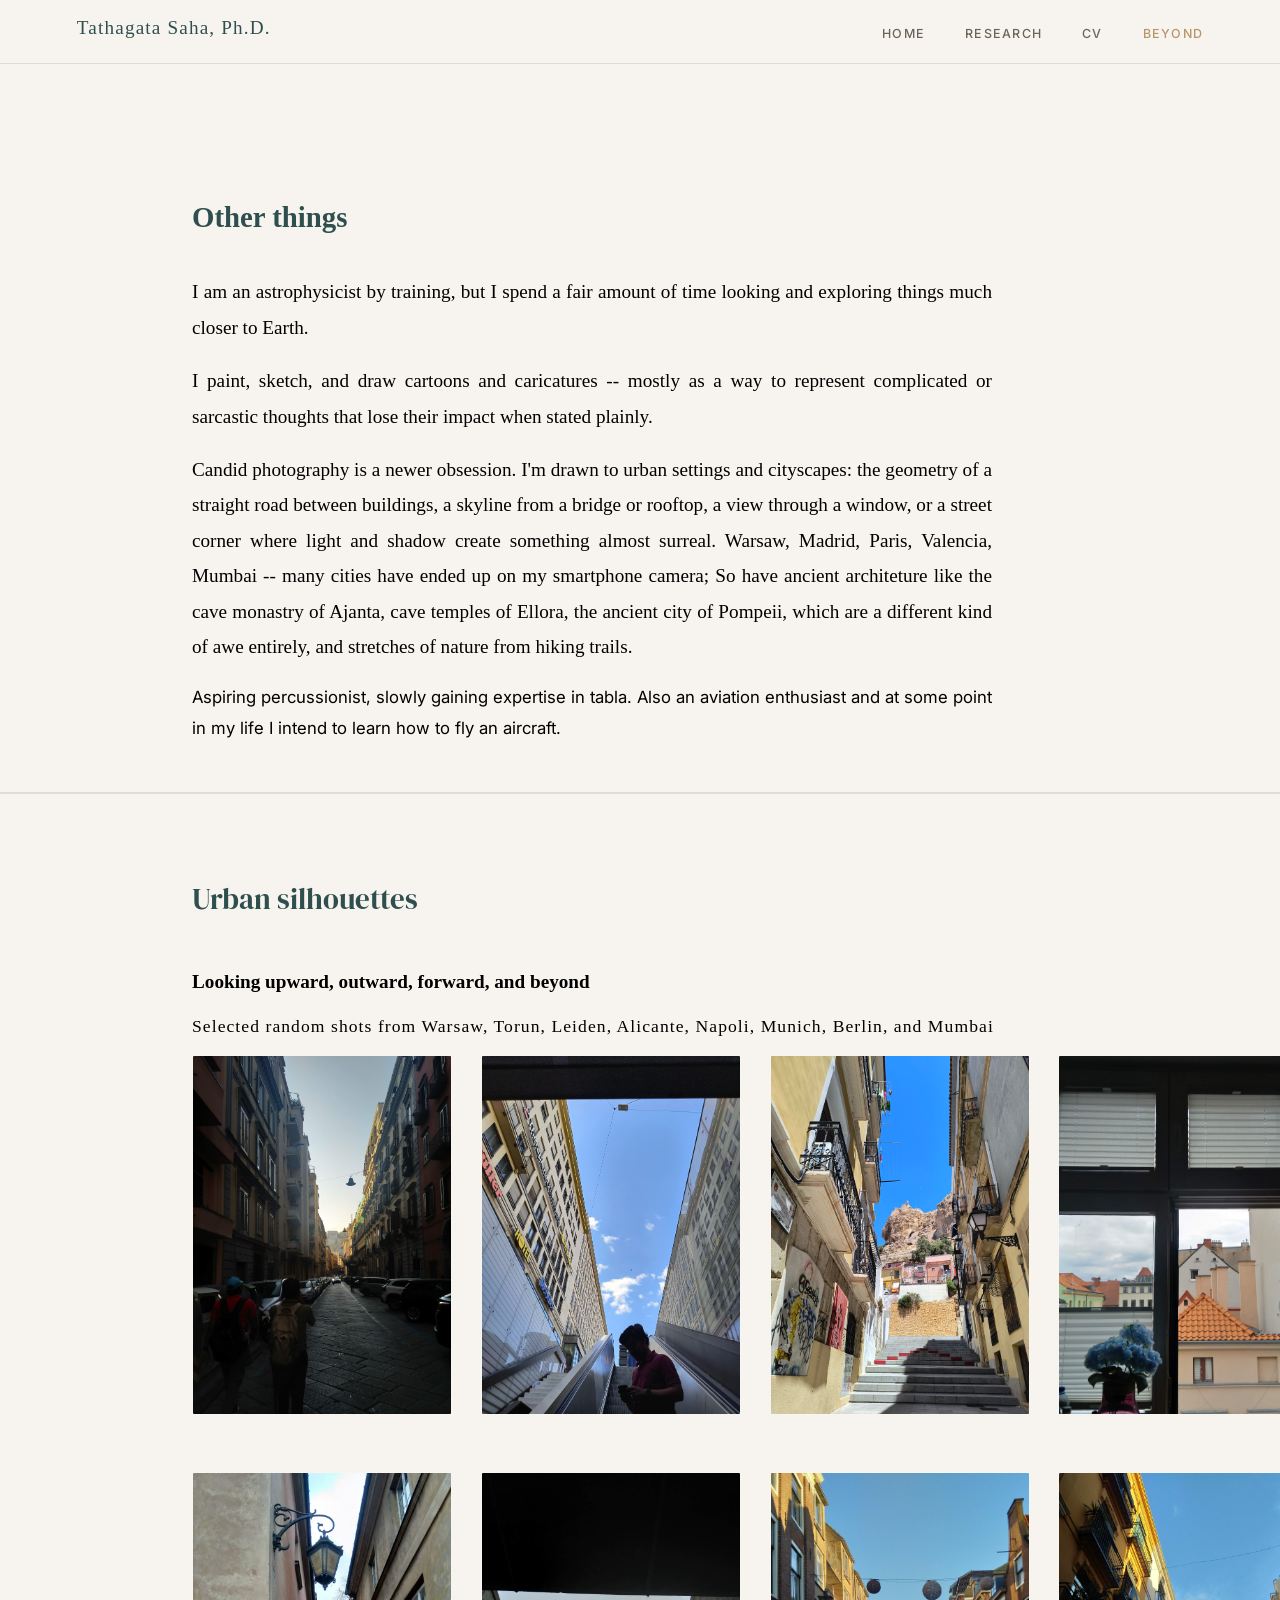
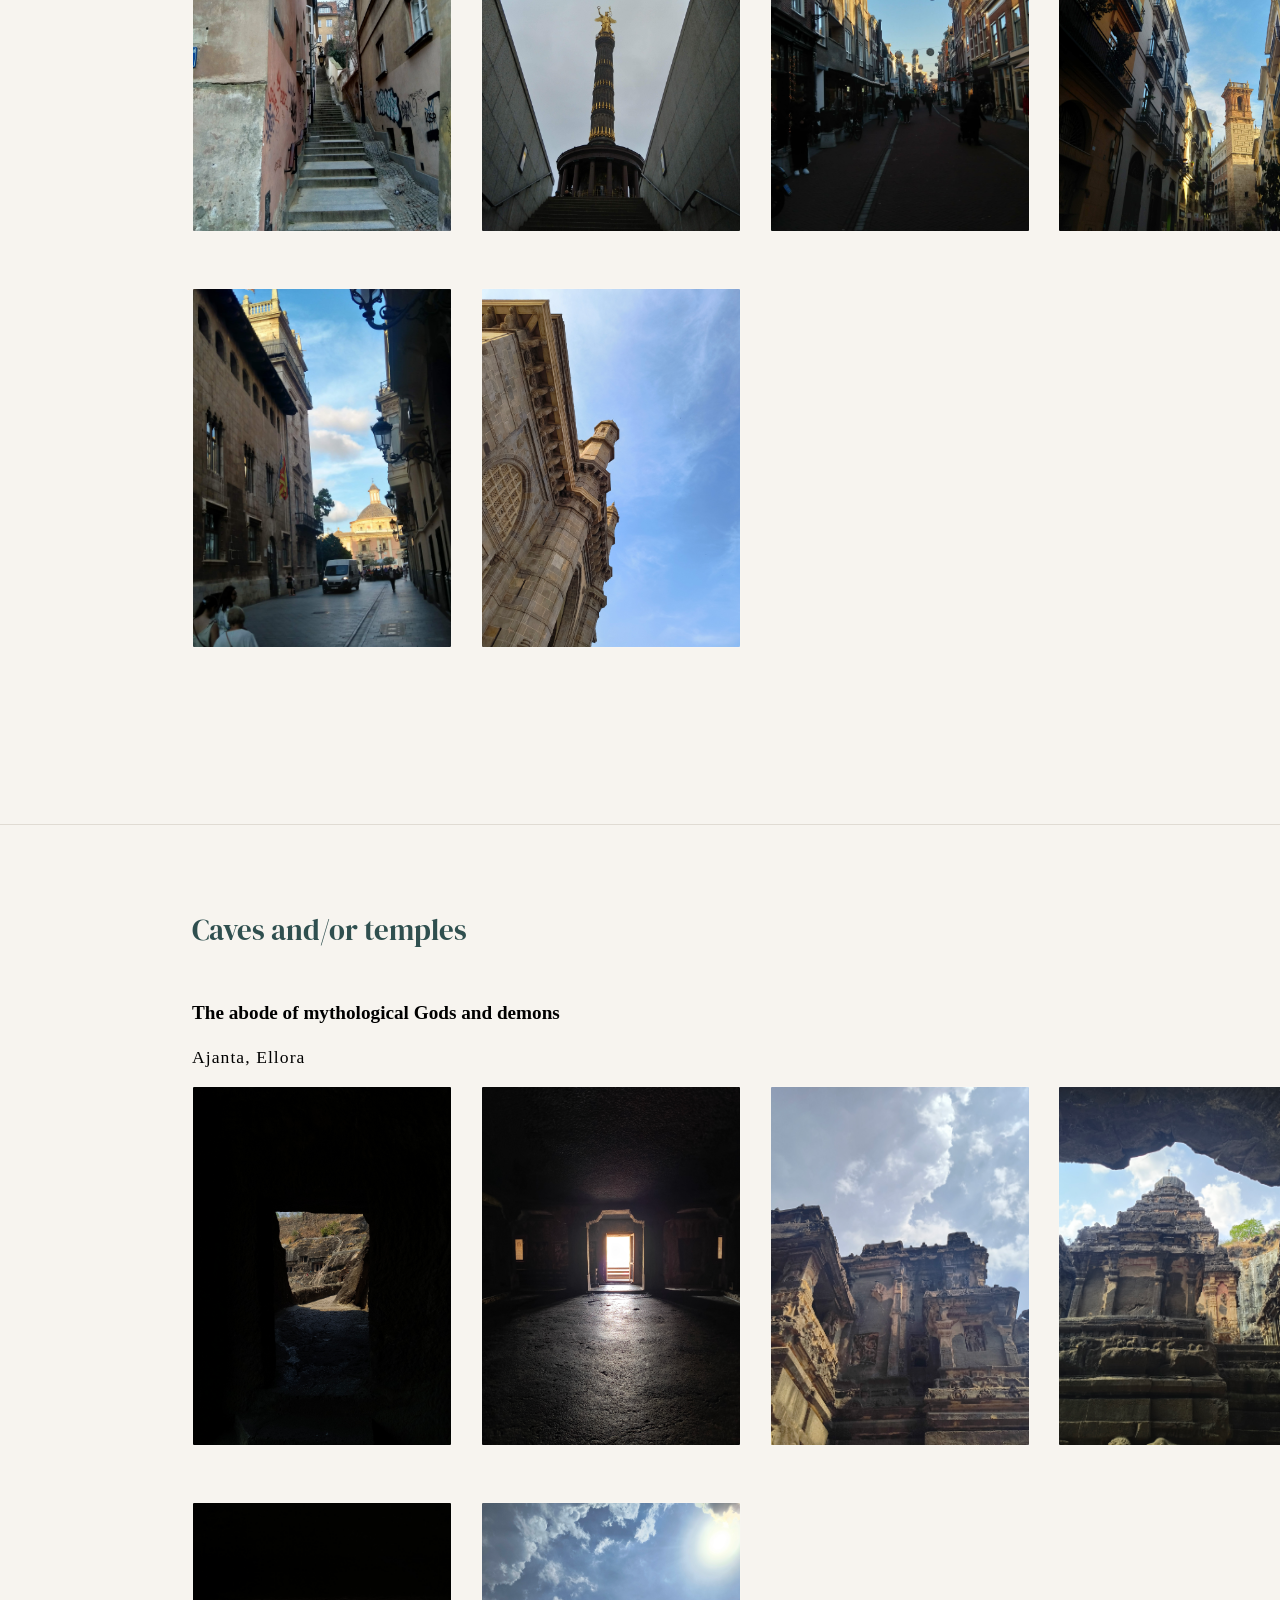
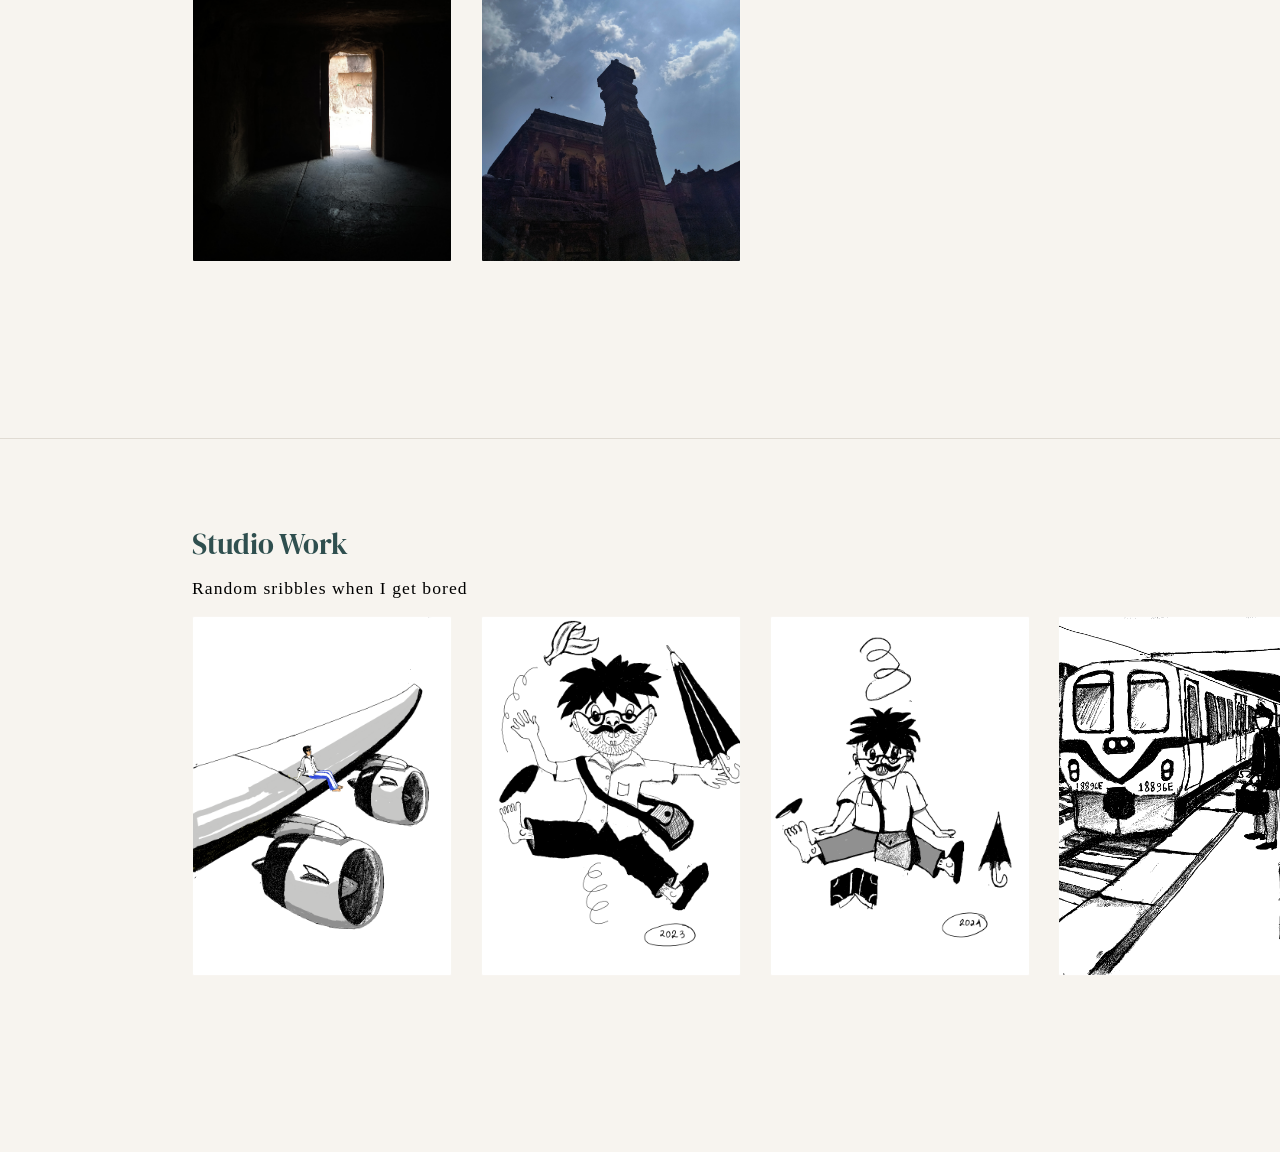
==== commit 0d9237dd: "formatting changes" ====
--- a/beyond.html
+++ b/beyond.html
@@ -3,7 +3,7 @@
 <head>
   <meta charset="UTF-8" />
   <meta name="viewport" content="width=device-width, initial-scale=1.0" />
-  <title>Beyond astronomy: Tathagata Saha</title>
+  <title>beyond@tsaha</title>
   <link rel="preconnect" href="https://fonts.googleapis.com">
   <link rel="preconnect" href="https://fonts.gstatic.com" crossorigin>
   <link href="https://fonts.googleapis.com/css2?family=DM+Serif+Display:ital@0;1&family=Inter:wght@300;400;500&family=JetBrains+Mono:wght@400;500&display=swap" rel="stylesheet">
@@ -130,7 +130,7 @@
 <body>
 
   <nav>
-    <a href="index.html" class="nav-logo">T<span>.</span>Saha</a>
+    <a href="index.html" class="nav-logo", style="font-family: Calibri; font-size: 1.2rem; color: darkslategray; text-decoration: none; letter-spacing: 0.06em; display: inline-block; margin-bottom: 0.5rem;"> Tathagata Saha, Ph.D.</a>
     <ul class="nav-links">
       <li><a href="index.html">Home</a></li>
       <li><a href="research.html">Research</a></li>
--- a/style.css
+++ b/style.css
@@ -190,17 +190,17 @@
 
 /* -- CV PAGE -- */
 .cv-grid { display: grid; grid-template-columns: 80px 1fr; gap: 0 3rem; max-width: 200%; }
-.cv-sidebar { border-right: var(--rule); padding-right: 2rem; }
+.cv-sidebar { border-right: var(--accent); padding-right: 4rem; }
 .cv-nav { list-style: none; display: flex; flex-direction: column; gap: 0.35rem; position: sticky; top: calc(var(--nav-h) + 2rem); }
-.cv-nav a { font-size: 0.78rem; color: var(--text-muted); text-decoration: none; transition: color 0.2s; }
+.cv-nav a { font-size: 0.82rem; color: black; text-decoration: none; transition: color 0.2s; border-right: 8px solid transparent; padding-right: 1.5rem; }
 .cv-nav a:hover { color: var(--accent); }
-.cv-body { padding-left: 0; }
+.cv-body { padding-left: 2.0rem; font-size: 1.0rem; color: black; }
 .cv-section { margin-bottom: 3rem; }
-.cv-section-title { font-family: var(--mono); font-size: 0.68rem; letter-spacing: 0.15em; text-transform: uppercase; color: var(--accent); border-bottom: var(--rule); padding-bottom: 0.5rem; margin-bottom: 1.5rem; }
-.cv-item { display: grid; grid-template-columns: 120px 1fr; gap: 0 1.5rem; margin-bottom: 1.25rem; }
-.cv-year { font-family: var(--mono); font-size: 0.72rem; color: var(--text-light); padding-top: 0.2rem; }
-.cv-item h3 { font-family: var(--sans); font-size: 0.95rem; font-weight: 500; margin-bottom: 0.2rem; }
-.cv-item p { font-size: 0.85rem; color: var(--text-muted); }
+.cv-section-title { font-family: Calibri; font-size: 1.0rem; letter-spacing: 0.15em; text-transform: uppercase; color: var(--accent); border-bottom: var(--rule); padding-bottom: 0.5rem; margin-bottom: 1.5rem; }
+.cv-item { display: grid; grid-template-columns: 120px 1fr; gap: 0 1.5rem; margin-bottom: 1.25rem; font-size: 0.85rem; color: black; }
+.cv-year { font-family: Calibri; font-size: 1.0rem; color: var(--text-light); padding-top: 0.2rem; }
+.cv-item h3 { font-family: Calibri; font-size: 1.0rem; font-weight: 500; margin-bottom: 0.2rem; }
+.cv-item p { font-size: 1.0rem; color: var(--text-muted); }
 
 /* -- BEYOND PAGE -- */
 .beyond-bio { font-size: 1.05rem; color: black; max-width: 800px; line-height: 1.85; text-align: justify; }
@@ -218,7 +218,7 @@
 }
 .photo-slot-city { font-size: 0.65rem; letter-spacing: 0.08em; text-transform: uppercase; color: var(--text-light); }
 
-/* ── FOOTER ── */
+/* -- FOOTER ── */
 footer {
   border-top: var(--rule); padding: 2.5rem max(2rem, 6vw);
   display: flex; align-items: center; justify-content: space-between; flex-wrap: wrap; gap: 1rem;
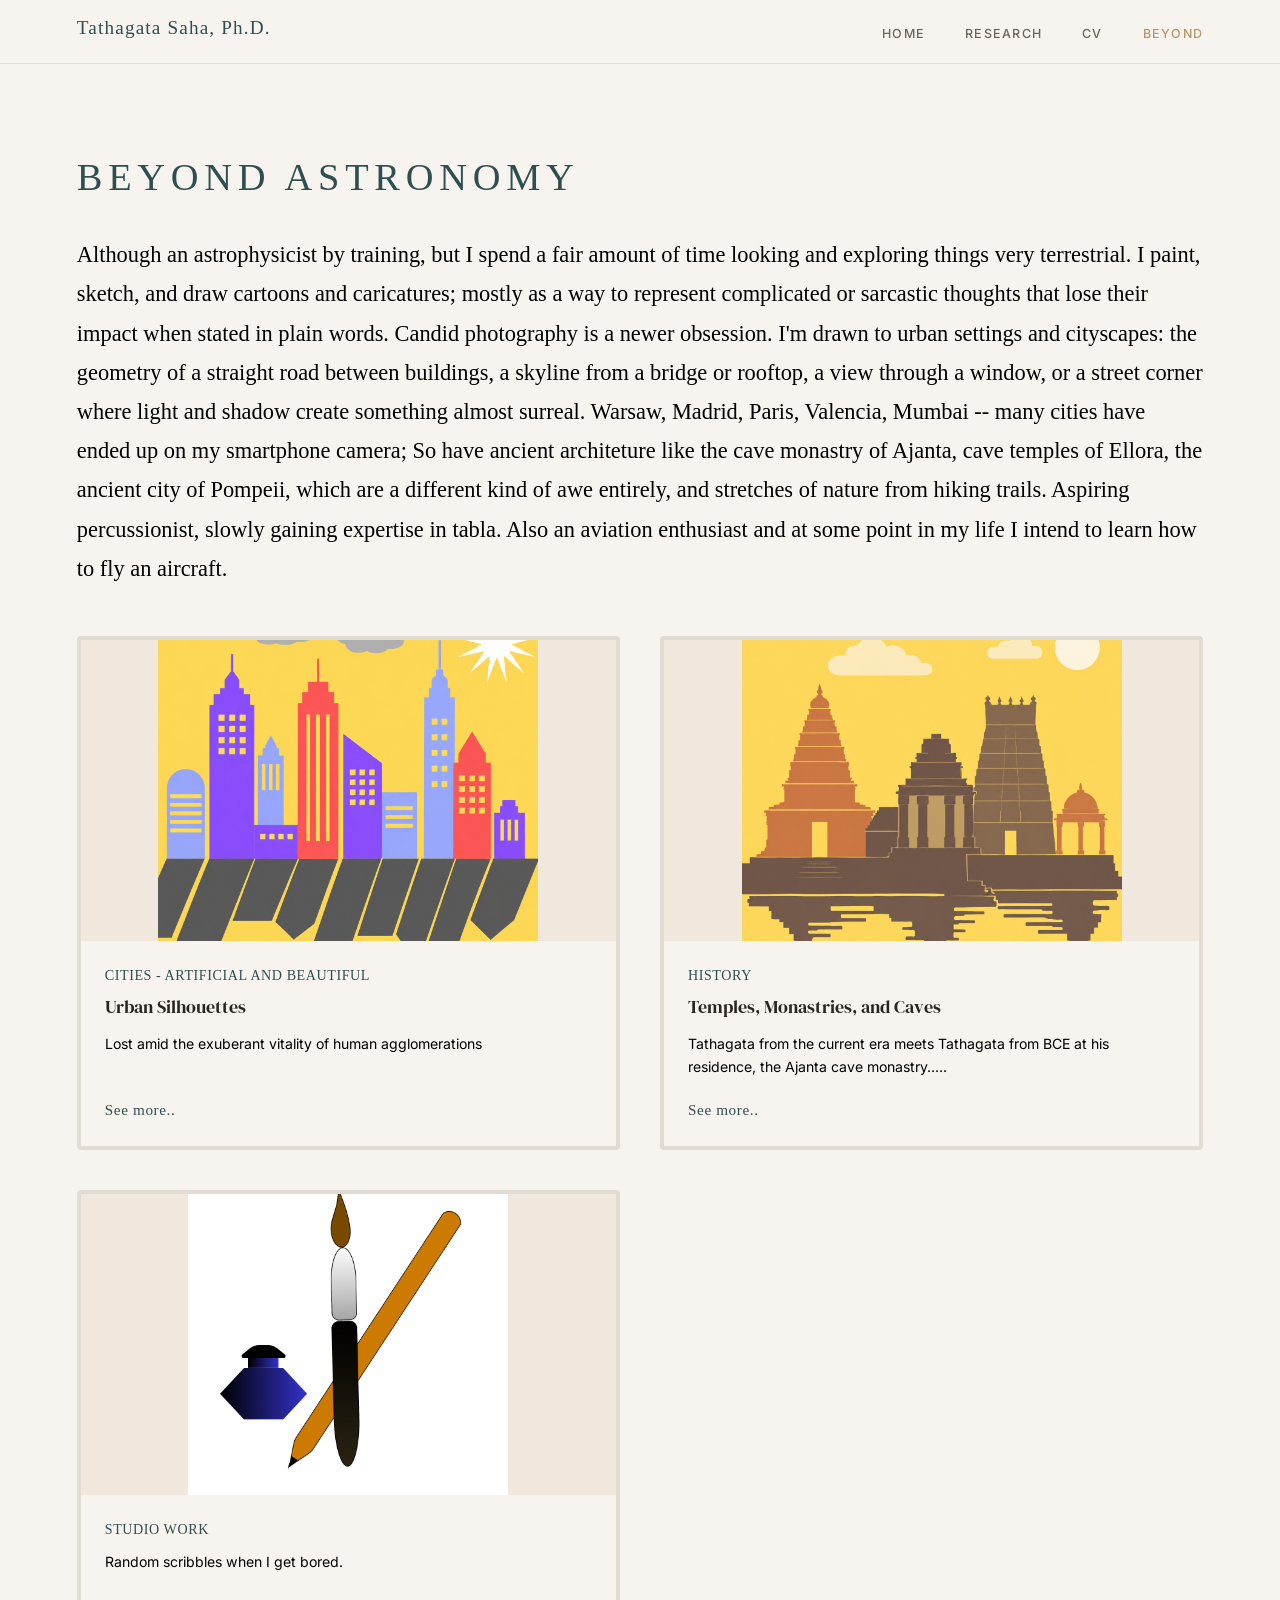
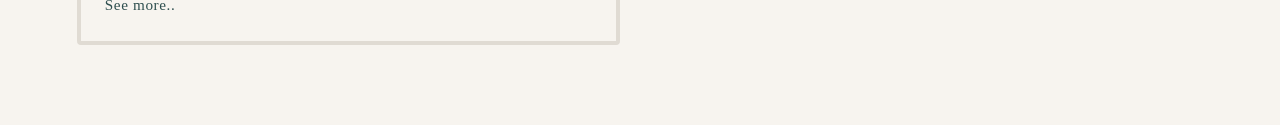
==== commit 7aa086ed: "multiple changes to page layout." ====
--- a/beyond.html
+++ b/beyond.html
@@ -1,5 +1,8 @@
 <!DOCTYPE html>
 <html lang="en">
+
+<!--Head -->  
+
 <head>
   <meta charset="UTF-8" />
   <meta name="viewport" content="width=device-width, initial-scale=1.0" />
@@ -9,124 +12,112 @@
   <link href="https://fonts.googleapis.com/css2?family=DM+Serif+Display:ital@0;1&family=Inter:wght@300;400;500&family=JetBrains+Mono:wght@400;500&display=swap" rel="stylesheet">
   <link rel="stylesheet" href="style.css">
   <style>
-  .bottom-three {
-     margin-bottom: 1.5cm;
-    }
-    .page .container {
-      margin-left: max(6rem, 9vw);
-      margin-right: auto;
-      max-width: 95%;
-    }
-    .beyond-hero {
-      padding: calc(var(--nav-h) + 4rem) 0 3rem;
-      border-bottom: var(--rule);
-    }
-    .photo-slot img {
-      width: 100%; height: 100%;
-      object-fit: cover; border-radius: 2px;
-    }
-    .art-grid {
+    .research-cards {
       display: grid;
-      grid-template-columns: repeat(auto-fill, minmax(180px, 1fr));
-      gap: 1rem;
-    }
-    .art-slot {
-      aspect-ratio: 3/4;
+      grid-template-columns: 2fr 2fr;
+      gap: 2.5rem;
+      margin-top: 3rem;
+    }
+    .research-card {
+      border: 4.0px solid var(--border);
+      border-radius: 4px;
+      overflow: hidden;
+      text-decoration: none;
+      color: inherit;
+      display: flex;
+      flex-direction: column;
+      transition: border-color 0.8s, box-shadow 0.8s;
+    }
+    .research-card:hover {
+      border-color: var(--accent);
+      box-shadow: 0 4px 28px rgba(0,0,0,0.07);
+    }
+    .research-card-img-placeholder {
+      width: 100%;
+      aspect-ratio: 16/9;
       background: var(--accent-light);
-      border: 1px dashed var(--border);
-      border-radius: 2px;
-      display: flex; flex-direction: column;
-      align-items: center; justify-content: center;
-      gap: 0.5rem; color: var(--text-light);
-      font-size: 0.7rem; font-family: var(--mono); text-align: center; padding: 1rem;
-    }
-
-    /* ── LIGHTBOX ── */
-    .photo-grid img, .art-grid img {
-      cursor: zoom-in;
-      transition: opacity 0.2s;
-    }
-    .photo-grid img:hover, .art-grid img:hover { opacity: 0.88; }
-
-    /* ── WATERMARK ── */
-    .photo-wrap-wm {
-      position: relative;
-      display: inline-block;
-      line-height: 0;
-    }
-    .photo-wrap-wm::after {
-      content: '© T. Saha';
-      position: absolute;
-      bottom: 10px; right: 10px;
-      font-family: 'JetBrains Mono', monospace;
+      display: flex;
+      align-items: center;
+      justify-content: center;
+      font-family: var(--mono);
+      font-size: 0.7rem;
+      color: var(--text-light);
+      letter-spacing: 0.06em;
+      overflow: hidden;
+    }
+    .research-card-img-placeholder img {
+      width: 95%;
+      height: 95%;
+      object-fit: cover;
+      display: block;
+    }
+    .research-card-body {
+      padding: 1.5rem;
+      flex: 1;
+      display: flex;
+      flex-direction: column;
+    }
+    .research-card-tag {
+      font-family: var(--mono);
       font-size: 0.65rem;
-      letter-spacing: 0.06em;
-      color: rgba(255,255,255,0.85);
-      background: rgba(10,15,25,0.45);
-      padding: 0.2rem 0.5rem;
-      border-radius: 2px;
-      pointer-events: none;
-      opacity: 0;
-      transition: opacity 0.25s;
-    }
-    .photo-wrap-wm:hover::after { opacity: 1; }
-    .photo-wrap-wm img {
+      letter-spacing: 0.12em;
+      text-transform: uppercase;
+      color: var(--accent);
+      margin-bottom: 0.6rem;
       display: block;
-      -webkit-user-drag: none;
-      user-select: none;
-    }
-
-    #lightbox {
-      display: none;
-      position: fixed; inset: 0;
-      background: rgba(10, 15, 25, 0.92);
-      z-index: 1000;
-      align-items: center; justify-content: center;
-      backdrop-filter: blur(6px);
-      cursor: zoom-out;
-    }
-    #lightbox.active { display: flex; }
-    #lightbox img {
-      max-width: 90vw; max-height: 88vh;
+    }
+    .research-card-body h3 {
+      font-size: 1.1rem;
+      line-height: 1.35;
+      margin-bottom: 0.75rem;
+      color: var(--text);
+    }
+    .research-card-body p {
+      font-size: 0.88rem;
+      color: var(--text-muted);
+      line-height: 1.7;
+      flex: 1;
+    }
+    .research-card-link {
+      display: inline-flex;
+      align-items: center;
+      gap: 0.3em;
+      margin-top: 1.25rem;
+      font-size: 0.8rem;
+      font-weight: 500;
+      color: var(--accent);
+      font-family: var(--mono);
+      letter-spacing: 0.04em;
+    }
+
+    #agn-card-image {
+      width: 380px;
+      height: 380px;
+      object-position: left;
       object-fit: contain;
-      border-radius: 2px;
-      box-shadow: 0 8px 48px rgba(0,0,0,0.6);
-      cursor: default;
-    }
-    #lightbox-close {
-      position: fixed; top: 1.5rem; right: 2rem;
-      font-size: 1.8rem; color: #f7f4ef;
-      cursor: pointer; opacity: 0.7;
-      font-family: var(--sans); line-height: 1;
-      transition: opacity 0.2s;
-      background: none; border: none;
-    }
-    #lightbox-close:hover { opacity: 1; }
-    .lb-arrow {
-      position: fixed;
-      top: 50%; transform: translateY(-50%);
-      background: rgba(10,15,25,0.5);
-      border: 1px solid rgba(255,255,255,0.15);
-      color: #f7f4ef;
-      font-size: 1.4rem; line-height: 1;
-      width: 48px; height: 48px;
-      border-radius: 2px;
-      display: flex; align-items: center; justify-content: center;
-      cursor: pointer; opacity: 0.7;
-      transition: opacity 0.2s;
-      z-index: 1001;
-    }
-    .lb-arrow:hover { opacity: 1; background: rgba(184,149,106,0.5); }
-    .lb-arrow:disabled { opacity: 0.2; cursor: default; }
-    #lb-prev { left: 1.5rem; }
-    #lb-next { right: 1.5rem; }
-    #lb-counter {
-      position: fixed; bottom: 1.5rem; left: 50%; transform: translateX(-50%);
-      font-family: 'JetBrains Mono', monospace; font-size: 0.7rem;
-      letter-spacing: 0.1em; color: rgba(247,244,239,0.5);
+    }
+
+    #xrb-card-image {
+      width: 380px;
+      height: 380px;
+      object-fit: contain;
+    }
+
+    #code-card-image {
+      width: 320px;
+      height: 320px;
+      object-fit: contain;
+    }
+
+    @media (max-width: 0px) {
+      .research-cards { grid-template-columns: 1fr; }
     }
   </style>
 </head>
+
+
+<!--Head ends here --> 
+
 <body>
 
   <nav>
@@ -140,198 +131,76 @@
   </nav>
 
   <div class="page">
-
-    <!-- ── INTRO ── -->
-    <section class="section beyond-hero">
+    
+    <section class="section">
       <div class="container">
-        <h2 style="color: darkslategray; font-family: Calibri; font-size: 1.8rem; margin-bottom: 2rem;"> <b>Other things</b> </h2>
-        <div class="beyond-bio">
-          <p style="color: black; font-family: Calibri; font-size: 1.2rem; margin-bottom: 0.8rem;">
-            I am an astrophysicist by training, but I spend a fair amount of time
-            looking and exploring things much closer to Earth.
-          </p>
-          <p style="color: black; font-family: Calibri; font-size: 1.2rem; margin-bottom: 0.8rem;">  
-            I paint, sketch, and draw cartoons and caricatures -- 
-            mostly as a way to represent complicated or sarcastic thoughts 
-            that lose their impact when stated plainly.
-          </p>
-          <p style="color: black; font-family: Calibri; font-size: 1.2rem; margin-bottom: 0.8rem;">
-            Candid photography is a newer obsession. I'm drawn to urban settings and cityscapes: 
-            the geometry of a straight road between buildings, 
-            a skyline from a bridge or rooftop, 
-            a view through a window, 
-            or a street corner where light and shadow create something almost surreal. 
-            Warsaw, Madrid, Paris, Valencia, Mumbai -- 
-            many cities have ended up on my smartphone camera;
-            So have ancient architeture like the cave monastry of Ajanta, cave temples of Ellora, 
-            the ancient city of Pompeii, which are a different kind of awe entirely, 
-            and stretches of nature from hiking trails.
-          </p>
-          <p>
-            Aspiring percussionist, slowly gaining expertise in tabla. Also an aviation enthusiast 
-            and at some point in my life I intend to learn how to fly an aircraft.
-          </p>
+ 
+        <span class="eyebrow", style="font-family: Calibri; font-size: 2.4rem; color: darkslategray;">Beyond Astronomy</span>
+        <!-- <h2>High-energy astrophysics of accreting objects</h2> -->
+        <p style="font-family: Calibri; color: black; font-size: 1.4rem; margin: 1.5rem 0 0;">
+          Although an astrophysicist by training, but I spend a fair amount of time looking and exploring things 
+          very terrestrial.
+
+          I paint, sketch, and draw cartoons and caricatures; mostly as a way to represent complicated or sarcastic 
+          thoughts that lose their impact when stated in plain words.
+
+          Candid photography is a newer obsession. I'm drawn to urban settings and cityscapes: the geometry of a 
+          straight road between buildings, a skyline from a bridge or rooftop, a view through a window, or a street corner 
+          where light and shadow create something almost surreal. Warsaw, Madrid, Paris, Valencia, Mumbai -- many cities have 
+          ended up on my smartphone camera; So have ancient architeture like the cave monastry of Ajanta, cave temples of 
+          Ellora, the ancient city of Pompeii, which are a different kind of awe entirely, and stretches of nature from hiking 
+          trails.
+
+          Aspiring percussionist, slowly gaining expertise in tabla. Also an aviation enthusiast and at some point in my life 
+          I intend to learn how to fly an aircraft.
+        </p>
+ 
+        <div class="research-cards">
+ 
+          <a href="beyond_urban.html" class="research-card">
+            <div class="research-card-img-placeholder">
+              <img id="agn-card-image" src="photos/urban_silhouettes_v2.png" alt=""
+                   onerror="this.style.display='none'; this.parentNode.textContent='photos/urban_silhouettes_v2.png'" />
+            </div>
+            <div class="research-card-body">
+              <span class="research-card-tag" style="font-family: Calibri; font-size: 0.88rem; color: darkslategray; letter-spacing: 0.04em; line-height: 1.5;">Cities - artificial and beautiful</span>
+              <h3>Urban Silhouettes</h3>
+              <p style="color: black;">Lost amid the exuberant vitality of human agglomerations</p>
+              <span class="research-card-link" style="font-family: Calibri; font-size: 0.95rem; color: darkslategray; letter-spacing: 0.04em; line-height: 1.5;">See more..</span>
+            </div>
+          </a>
+ 
+          <a href="beyond_history.html" class="research-card">
+            <div class="research-card-img-placeholder">
+              <img id="xrb-card-image" src="photos/temple_image.png" alt="Temples"
+                   onerror="this.style.display='none'; this.parentNode.textContent='photos/temple_image.png'" />
+            </div>
+            <div class="research-card-body">
+              <span class="research-card-tag" style="font-family: Calibri; font-size: 0.88rem; color: darkslategray; letter-spacing: 0.04em; line-height: 1.5;">History</span>
+              <h3>Temples, Monastries, and  Caves</h3>
+              <p style="color:black"> Tathagata from the current era meets Tathagata from BCE at his residence, the Ajanta cave monastry.....</p>
+              <span class="research-card-link" style="font-family: Calibri; font-size: 0.95rem; color: darkslategray; letter-spacing: 0.04em; line-height: 1.5;">See more..</span>
+            </div>
+          </a>
+
+          <a href="beyond_studio.html" class="research-card">
+            <div class="research-card-img-placeholder">
+              <img id="code-card-image" src="photos/studio_work.png" alt="Studio Work"
+                    onerror="this.style.display='none'; this.parentNode.textContent='photos/card_code.png'" />
+            </div>
+            <div class="research-card-body">
+              <span class="research-card-tag" style="font-family: Calibri; font-size: 0.88rem; color: darkslategray; letter-spacing: 0.04em; line-height: 1.5;">Studio work</span>
+              <p style="color: black;">Random scribbles when I get bored.</p>
+              <span class="research-card-link" style="font-family: Calibri; font-size: 0.95rem; color: darkslategray; letter-spacing: 0.04em; line-height: 1.5;">See more..</span>
+            </div>
+          </a>
+ 
         </div>
       </div>
-    </section>
-
-    <!-- CITIES -->
-    <section class="section">
-      <div class="container">
-        <h2 style="color: darkslategray; font-size: 1.8rem; margin-bottom: 0.8rem; margin-bottom: 0.2rem;">Urban silhouettes</h2>
-
-        <div class="photo-theme" style="margin-top: 2.5rem;">
-          <h3 class="photo-theme-title" style="color: black; font-family: Calibri; font-size: 1.2rem; margin-bottom: 0.8rem;"><b>Looking upward, outward, forward, and beyond</b></h3>
-          <span class="photo-theme-sub" style="color: black; font-family: Calibri; font-size: 1.1rem; margin-bottom: 0.8rem;">Selected random shots from Warsaw, Torun, Leiden, Alicante, Napoli, Munich, Berlin, and Mumbai</span>
-          <div class="photo-grid">
-            <!-- /home/tathagata/Documents/website_TS/files/photos/warsaw/looking_up_out_and_forward/ -->
-            <div class="photo-wrap-wm"><img src="photos/looking_up_out_and_forward/napoli1.jpg" alt="Tathagata Saha" style="width:260px;height:360px;object-fit:cover;border-radius:2px;border:1px solid rgba(255,255,255,0.1);" /></div>
-            <div class="photo-wrap-wm"><img src="photos/looking_up_out_and_forward/munich1.jpg" alt="Tathagata Saha" style="width:260px;height:360px;object-fit:cover;border-radius:2px;border:1px solid rgba(255,255,255,0.1);" /></div>
-            <div class="photo-wrap-wm"><img src="photos/looking_up_out_and_forward/alicante1.jpg" alt="Tathagata Saha" style="width:260px;height:360px;object-fit:cover;border-radius:2px;border:1px solid rgba(255,255,255,0.1);" /></div>
-            <div class="photo-wrap-wm"><img src="photos/looking_up_out_and_forward/torun1.jpg" alt="Tathagata Saha" style="width:260px;height:360px;object-fit:cover;border-radius:2px;border:1px solid rgba(255,255,255,0.1);" /></div>
-          </div>
-          <p class="bottom-three"> </p>
-          <div class="photo-grid">
-            <div class="photo-wrap-wm"><img src="photos/looking_up_out_and_forward/warsaw1.jpg" alt="Tathagata Saha" style="width:260px;height:360px;object-fit:cover;border-radius:2px;border:1px solid rgba(255,255,255,0.1);" /></div>
-            <div class="photo-wrap-wm"><img src="photos/looking_up_out_and_forward/berlin1.jpg" alt="Tathagata Saha" style="width:260px;height:360px;object-fit:cover;border-radius:2px;border:1px solid rgba(255,255,255,0.1);" /></div>
-            <div class="photo-wrap-wm"><img src="photos/looking_up_out_and_forward/leiden1.jpg" alt="Tathagata Saha" style="width:260px;height:360px;object-fit:cover;border-radius:2px;border:1px solid rgba(255,255,255,0.1);" /></div>
-            <div class="photo-wrap-wm"><img src="photos/looking_up_out_and_forward/valencia1.jpg" alt="Tathagata Saha" style="width:260px;height:360px;object-fit:cover;border-radius:2px;border:1px solid rgba(255,255,255,0.1);" /></div>
-          </div>
-          <p class="bottom-three"> </p>
-          <div class="photo-grid">
-            <div class="photo-wrap-wm"><img src="photos/looking_up_out_and_forward/valencia2.jpg" alt="Tathagata Saha" style="width:260px;height:360px;object-fit:cover;border-radius:2px;border:1px solid rgba(255,255,255,0.1);" /></div>
-            <div class="photo-wrap-wm"><img src="photos/looking_up_out_and_forward/mumbai1.jpg" alt="Tathagata Saha" style="width:260px;height:360px;object-fit:cover;border-radius:2px;border:1px solid rgba(255,255,255,0.1);" /></div>
-          </div>  
-        </div>
-      </div>
-    </section>
-
-    <!-- TEMPLES -->
-    <section class="section">
-      <div class="container">
-        <h2 style="color: darkslategray; font-size: 1.8rem; margin-bottom: 0.8rem; margin-bottom: 0.2rem;">Caves and/or temples</h2>
-        <div class="photo-theme" style="margin-top: 2.5rem;">
-        <h3 class="photo-theme-title" style="color: black; font-family: Calibri; font-size: 1.2rem; margin-bottom: 0.8rem;"><b>The abode of mythological Gods and demons</b></h3>
-        <span class="photo-theme-sub" style="color: black; font-family: Calibri; font-size: 1.1rem; margin-bottom: 0.8rem;">Ajanta, Ellora</span>
-          
-
-          <div class="photo-grid">
-            <div class="photo-wrap-wm"><img src="photos/cave_temples/ajanta1.jpg" alt="Tathagata Saha" style="width:260px;height:360px;object-fit:cover;border-radius:2px;border:1px solid rgba(255,255,255,0.1);" /></div>
-            <div class="photo-wrap-wm"><img src="photos/cave_temples/ajanta2.jpg" alt="Tathagata Saha" style="width:260px;height:360px;object-fit:cover;border-radius:2px;border:1px solid rgba(255,255,255,0.1);" /></div>
-            <div class="photo-wrap-wm"><img src="photos/cave_temples/ellora1.jpg" alt="Tathagata Saha" style="width:260px;height:360px;object-fit:cover;border-radius:2px;border:1px solid rgba(255,255,255,0.1);" /></div>
-            <div class="photo-wrap-wm"><img src="photos/cave_temples/ellora2.jpg" alt="Tathagata Saha" style="width:260px;height:360px;object-fit:cover;border-radius:2px;border:1px solid rgba(255,255,255,0.1);" /></div>
-          </div>
-          <p class="bottom-three"> </p>
-          <div class="photo-grid">
-            <div class="photo-wrap-wm"><img src="photos/cave_temples/ellora3.jpg" alt="Tathagata Saha" style="width:260px;height:360px;object-fit:cover;border-radius:2px;border:1px solid rgba(255,255,255,0.1);" /></div>
-            <div class="photo-wrap-wm"><img src="photos/cave_temples/ellora4.jpg" alt="Tathagata Saha" style="width:260px;height:360px;object-fit:cover;border-radius:2px;border:1px solid rgba(255,255,255,0.1);" /></div>
-          </div>
-        </div>
-      </div>
-    </section>
-
-    <!-- ── ART ── -->
-   <!-- ── ART ── -->
-    <section class="section">
-      <div class="container">
-        <h2 style="color: darkslategray; font-size: 1.8rem; margin-bottom: 0.8rem; margin-bottom: 0.2rem;">Studio Work</h2>
-        <span class="photo-theme-sub" style="color: black; font-family: Calibri; font-size: 1.1rem; margin-bottom: 0.8rem;"> Random sribbles when I get bored </span>
-        <div class="photo-theme">
-          <div class="photo-grid">
-            <div class="photo-wrap-wm"><img src="photos/studio_work/learning_to_fly.png" alt="Sketch by Tathagata Saha" style="width:260px;height:360px;object-fit:cover;border-radius:2px;border:1px solid rgba(255,255,255,0.1);" /></div>
-            <div class="photo-wrap-wm"><img src="photos/studio_work/me.png" alt="Sketch by Tathagata Saha" style="width:260px;height:360px;object-fit:cover;border-radius:2px;border:1px solid rgba(255,255,255,0.1);" /></div>
-            <div class="photo-wrap-wm"><img src="photos/studio_work/me2.png" alt="Sketch by Tathagata Saha" style="width:260px;height:360px;object-fit:cover;border-radius:2px;border:1px solid rgba(255,255,255,0.1);" /></div>
-            <div class="photo-wrap-wm"><img src="photos/studio_work/twentysecondlevel.png" alt="Sketch by Tathagata Saha" style="width:260px;height:360px;object-fit:cover;border-radius:2px;border:1px solid rgba(255,255,255,0.1);" /></div>
-            <div class="photo-wrap-wm"><img src="photos/studio_work/twentysecondlevel2.png" alt="Sketch by Tathagata Saha" style="width:260px;height:360px;object-fit:cover;border-radius:2px;border:1px solid rgba(255,255,255,0.1);" /></div>
-          </div>
-        </div>
-      </div>
-    </section>
-
+    
   </div>
 
 
-  <!-- ── LIGHTBOX ── -->
-  <div id="lightbox">
-    <button id="lightbox-close" aria-label="Close">&#x2715;</button>
-    <button class="lb-arrow" id="lb-prev" aria-label="Previous">&#8592;</button>
-    <img id="lightbox-img" src="" alt="" />
-    <button class="lb-arrow" id="lb-next" aria-label="Next">&#8594;</button>
-    <span id="lb-counter"></span>
-  </div>
-
-  <script>
-    const lightbox  = document.getElementById('lightbox');
-    const lbImg     = document.getElementById('lightbox-img');
-    const lbClose   = document.getElementById('lightbox-close');
-    const lbPrev    = document.getElementById('lb-prev');
-    const lbNext    = document.getElementById('lb-next');
-    const lbCounter = document.getElementById('lb-counter');
-
-    let currentSet   = [];
-    let currentIndex = 0;
-
-    document.querySelectorAll('img').forEach(img => {
-      img.addEventListener('contextmenu', e => e.preventDefault());
-    });
-
-    // group by photo-theme: clicking opens all imgs within that theme
-    document.querySelectorAll('.photo-theme').forEach(theme => {
-      const imgs = Array.from(theme.querySelectorAll('.photo-grid img'));
-      imgs.forEach((img, i) => {
-        img.addEventListener('click', () => openLightbox(imgs, i));
-      });
-    });
-
-    document.querySelectorAll('.art-grid img').forEach((img, i, arr) => {
-      img.addEventListener('click', () => openLightbox(Array.from(arr), i));
-    });
-
-    function openLightbox(set, index) {
-      currentSet   = set;
-      currentIndex = index;
-      showImage();
-      lightbox.classList.add('active');
-      document.body.style.overflow = 'hidden';
-    }
-
-    function showImage() {
-      lbImg.src = currentSet[currentIndex].src;
-      lbImg.alt = currentSet[currentIndex].alt;
-      lbCounter.textContent = `${currentIndex + 1} / ${currentSet.length}`;
-      lbPrev.disabled = currentIndex === 0;
-      lbNext.disabled = currentIndex === currentSet.length - 1;
-    }
-
-    lbPrev.addEventListener('click', e => {
-      e.stopPropagation();
-      if (currentIndex > 0) { currentIndex--; showImage(); }
-    });
-
-    lbNext.addEventListener('click', e => {
-      e.stopPropagation();
-      if (currentIndex < currentSet.length - 1) { currentIndex++; showImage(); }
-    });
-
-    lbImg.addEventListener('contextmenu', e => e.preventDefault());
-
-    function closeLightbox() {
-      lightbox.classList.remove('active');
-      document.body.style.overflow = '';
-      lbImg.src = '';
-    }
-
-    lbClose.addEventListener('click', closeLightbox);
-    lightbox.addEventListener('click', e => {
-      if (e.target !== lbImg && e.target !== lbPrev && e.target !== lbNext) closeLightbox();
-    });
-    document.addEventListener('keydown', e => {
-      if (!lightbox.classList.contains('active')) return;
-      if (e.key === 'Escape')     closeLightbox();
-      if (e.key === 'ArrowLeft')  { if (currentIndex > 0) { currentIndex--; showImage(); } }
-      if (e.key === 'ArrowRight') { if (currentIndex < currentSet.length - 1) { currentIndex++; showImage(); } }
-    });
-  </script>
-
 </body>
-</html>+</html>
+
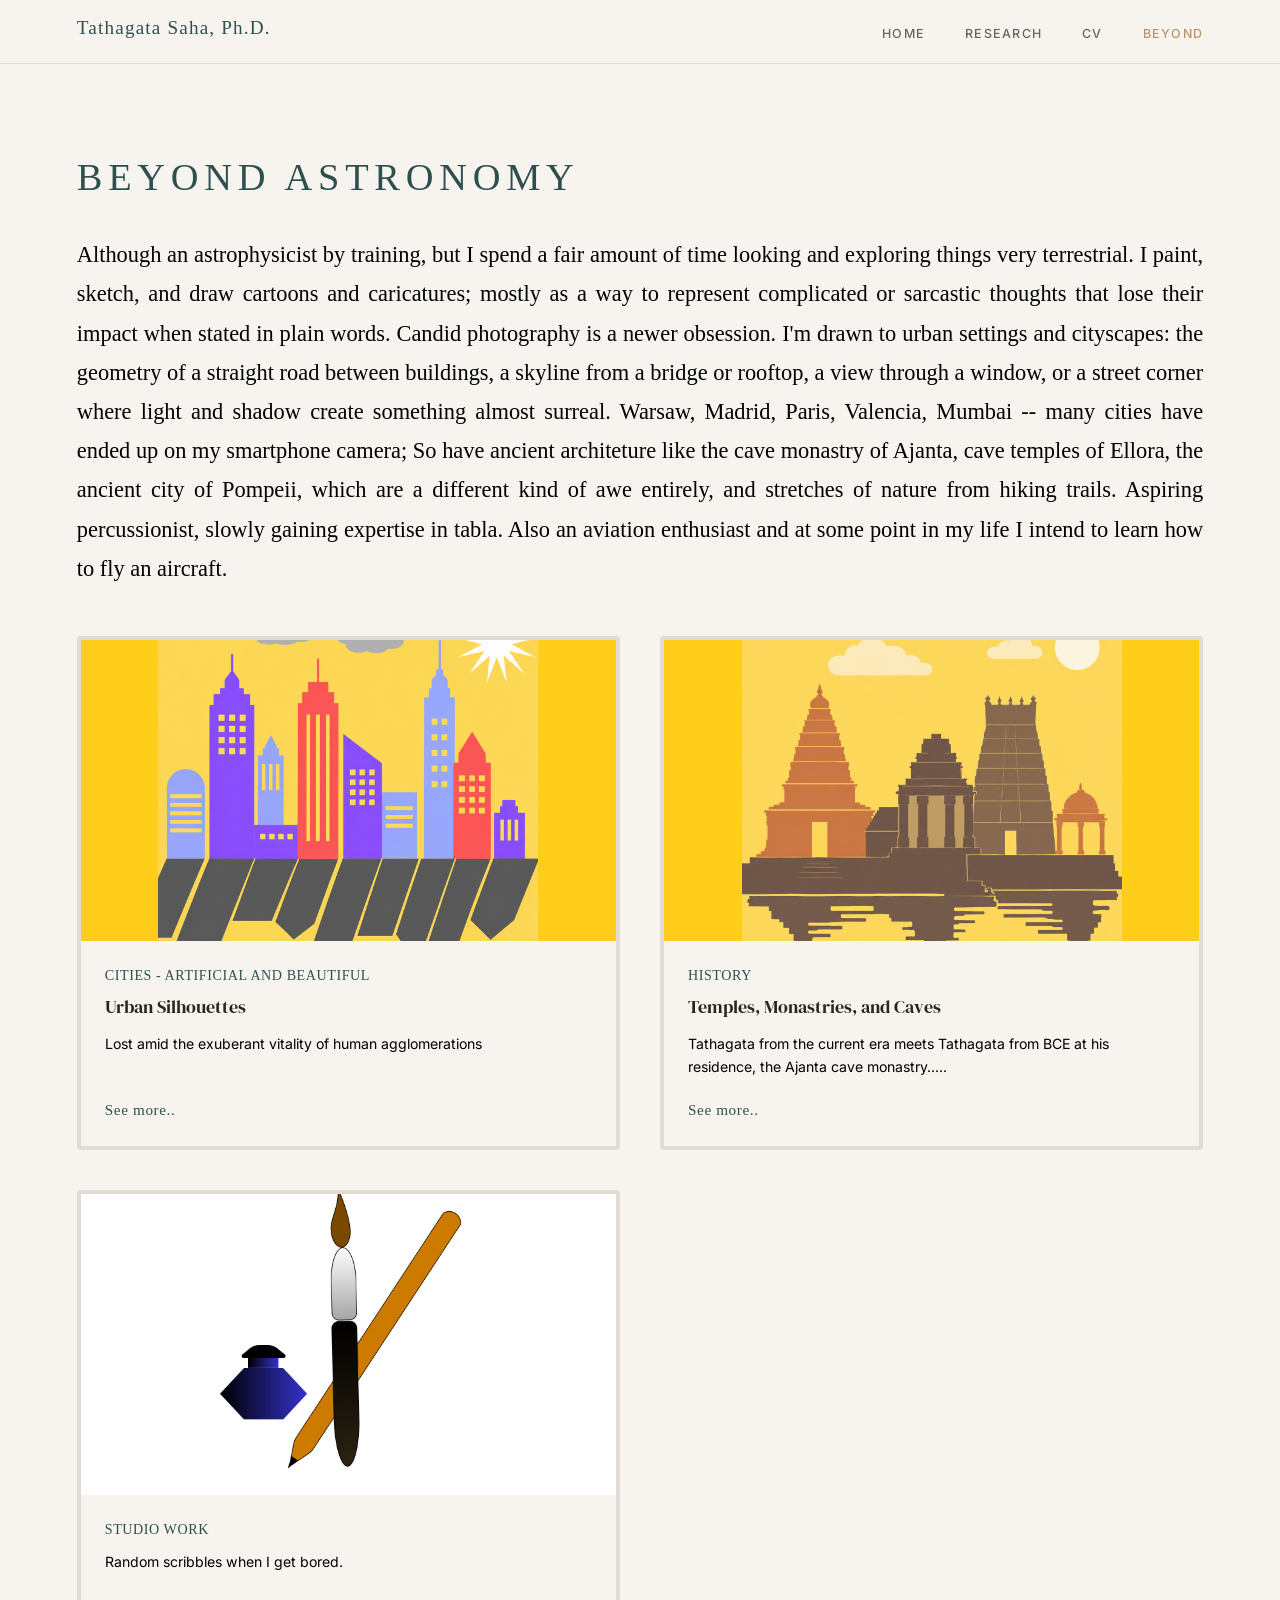
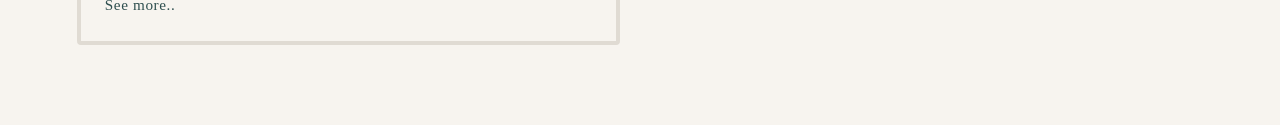
==== commit c1b7a6f7: "small data and formatting updates" ====
--- a/beyond.html
+++ b/beyond.html
@@ -135,9 +135,9 @@
     <section class="section">
       <div class="container">
  
-        <span class="eyebrow", style="font-family: Calibri; font-size: 2.4rem; color: darkslategray;">Beyond Astronomy</span>
+        <span class="eyebrow", style="font-family: Calibri; font-size: 2.4rem; color: darkslategray; text-align: justify;">Beyond Astronomy</span>
         <!-- <h2>High-energy astrophysics of accreting objects</h2> -->
-        <p style="font-family: Calibri; color: black; font-size: 1.4rem; margin: 1.5rem 0 0;">
+        <p style="font-family: Calibri; color: black; font-size: 1.4rem; margin: 1.5rem 0 0; text-align: justify;">
           Although an astrophysicist by training, but I spend a fair amount of time looking and exploring things 
           very terrestrial.
 
@@ -158,7 +158,7 @@
         <div class="research-cards">
  
           <a href="beyond_urban.html" class="research-card">
-            <div class="research-card-img-placeholder">
+            <div class="research-card-img-placeholder", style="background-color: #FFCE1B;">
               <img id="agn-card-image" src="photos/urban_silhouettes_v2.png" alt=""
                    onerror="this.style.display='none'; this.parentNode.textContent='photos/urban_silhouettes_v2.png'" />
             </div>
@@ -171,7 +171,7 @@
           </a>
  
           <a href="beyond_history.html" class="research-card">
-            <div class="research-card-img-placeholder">
+            <div class="research-card-img-placeholder", style="background-color: #FFCE1B;">
               <img id="xrb-card-image" src="photos/temple_image.png" alt="Temples"
                    onerror="this.style.display='none'; this.parentNode.textContent='photos/temple_image.png'" />
             </div>
@@ -184,7 +184,7 @@
           </a>
 
           <a href="beyond_studio.html" class="research-card">
-            <div class="research-card-img-placeholder">
+            <div class="research-card-img-placeholder", style="background-color: white;">
               <img id="code-card-image" src="photos/studio_work.png" alt="Studio Work"
                     onerror="this.style.display='none'; this.parentNode.textContent='photos/card_code.png'" />
             </div>
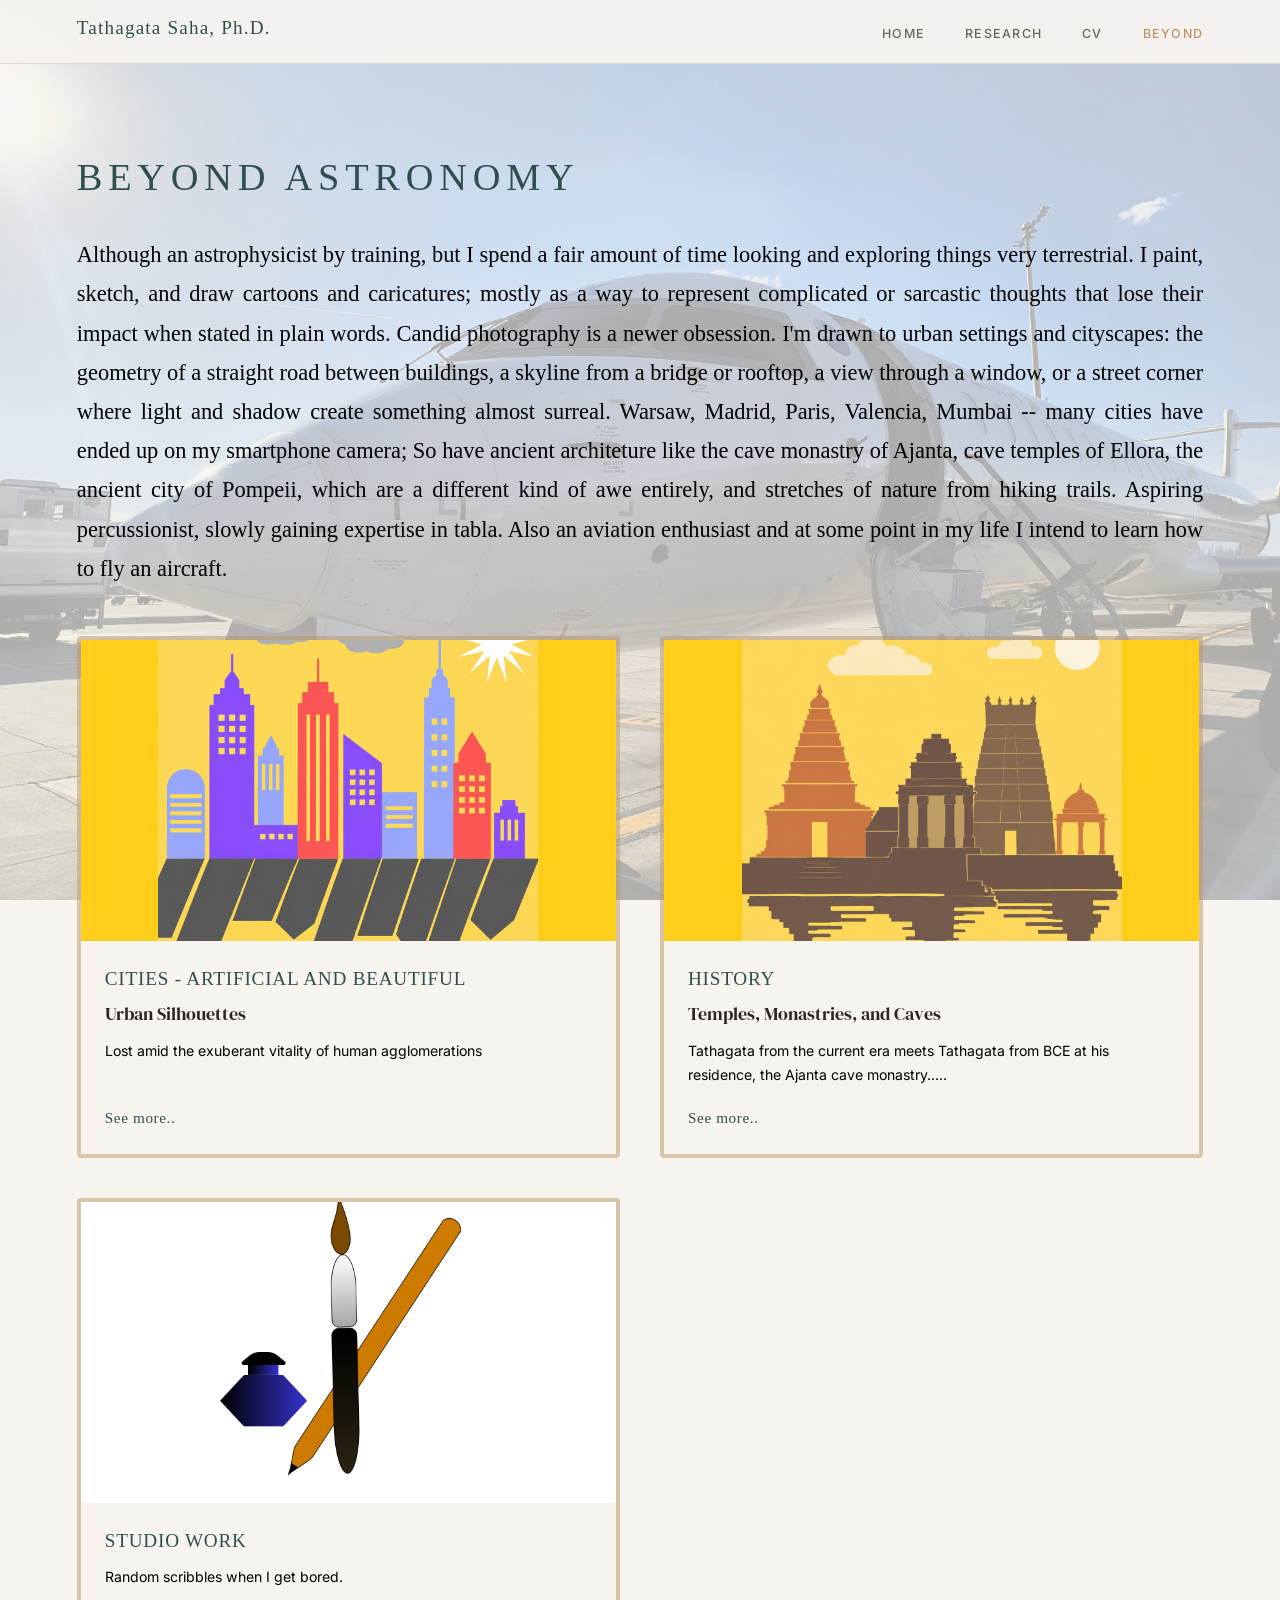
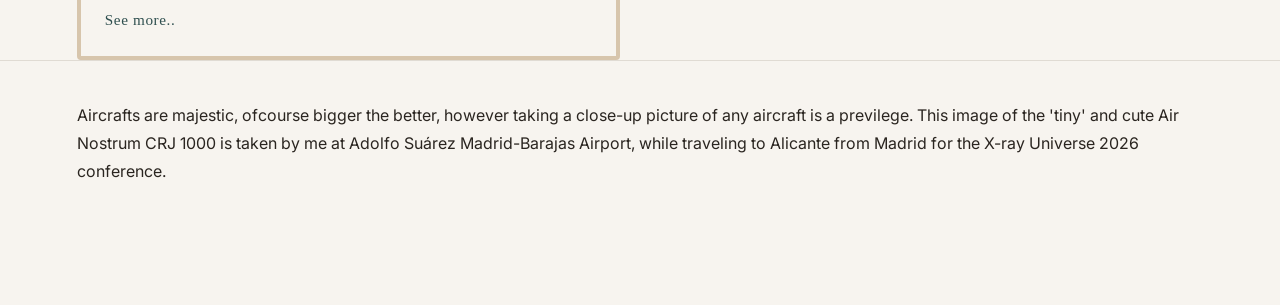
==== commit e983d69d: "many changes to all pages." ====
--- a/beyond.html
+++ b/beyond.html
@@ -19,7 +19,7 @@
       margin-top: 3rem;
     }
     .research-card {
-      border: 4.0px solid var(--border);
+      border: 4.0px solid rgba(184, 149, 106, 0.5);
       border-radius: 4px;
       overflow: hidden;
       text-decoration: none;
@@ -112,6 +112,26 @@
     @media (max-width: 0px) {
       .research-cards { grid-template-columns: 1fr; }
     }
+
+    .page {
+    position: relative;
+    }
+    .page::before {
+    content: '';
+    position: fixed;
+    inset: 0;
+    background-image: url('photos/air_craft.jpg');
+    background-size: cover;
+    background-position: center;
+    background-repeat: no-repeat;
+    opacity: 0.3;
+    z-index: 0;
+    pointer-events: none;
+    }
+    .page > * {
+    position: relative;
+    z-index: 1;
+    }
   </style>
 </head>
 
@@ -163,7 +183,7 @@
                    onerror="this.style.display='none'; this.parentNode.textContent='photos/urban_silhouettes_v2.png'" />
             </div>
             <div class="research-card-body">
-              <span class="research-card-tag" style="font-family: Calibri; font-size: 0.88rem; color: darkslategray; letter-spacing: 0.04em; line-height: 1.5;">Cities - artificial and beautiful</span>
+              <span class="research-card-tag" style="font-family: Calibri; font-size: 1.2rem; color: darkslategray; letter-spacing: 0.04em; line-height: 1.5;">Cities - artificial and beautiful</span>
               <h3>Urban Silhouettes</h3>
               <p style="color: black;">Lost amid the exuberant vitality of human agglomerations</p>
               <span class="research-card-link" style="font-family: Calibri; font-size: 0.95rem; color: darkslategray; letter-spacing: 0.04em; line-height: 1.5;">See more..</span>
@@ -176,7 +196,7 @@
                    onerror="this.style.display='none'; this.parentNode.textContent='photos/temple_image.png'" />
             </div>
             <div class="research-card-body">
-              <span class="research-card-tag" style="font-family: Calibri; font-size: 0.88rem; color: darkslategray; letter-spacing: 0.04em; line-height: 1.5;">History</span>
+              <span class="research-card-tag" style="font-family: Calibri; font-size: 1.2rem; color: darkslategray; letter-spacing: 0.04em; line-height: 1.5;">History</span>
               <h3>Temples, Monastries, and  Caves</h3>
               <p style="color:black"> Tathagata from the current era meets Tathagata from BCE at his residence, the Ajanta cave monastry.....</p>
               <span class="research-card-link" style="font-family: Calibri; font-size: 0.95rem; color: darkslategray; letter-spacing: 0.04em; line-height: 1.5;">See more..</span>
@@ -189,7 +209,7 @@
                     onerror="this.style.display='none'; this.parentNode.textContent='photos/card_code.png'" />
             </div>
             <div class="research-card-body">
-              <span class="research-card-tag" style="font-family: Calibri; font-size: 0.88rem; color: darkslategray; letter-spacing: 0.04em; line-height: 1.5;">Studio work</span>
+              <span class="research-card-tag" style="font-family: Calibri; font-size: 1.2rem; color: darkslategray; letter-spacing: 0.04em; line-height: 1.5;">Studio work</span>
               <p style="color: black;">Random scribbles when I get bored.</p>
               <span class="research-card-link" style="font-family: Calibri; font-size: 0.95rem; color: darkslategray; letter-spacing: 0.04em; line-height: 1.5;">See more..</span>
             </div>
@@ -197,6 +217,12 @@
  
         </div>
       </div>
+
+    <footer>
+      <p>
+        Aircrafts are majestic, ofcourse bigger the better, however taking a close-up picture of any aircraft is a previlege. This image of the 'tiny' and cute Air Nostrum CRJ 1000 is taken by me at Adolfo Suárez Madrid-Barajas Airport, while traveling to Alicante from Madrid for the X-ray Universe 2026 conference.
+      </p>
+    </footer>
     
   </div>
 
--- a/style.css
+++ b/style.css
@@ -72,12 +72,18 @@
 
 /* ── HERO (index) ── */
 .hero {
-  background: var(--navy);
+  background: rgba(15, 27, 45, 0.45);
+  background-image: url('photos/image1.png');
+  background-size: cover;
+  background-position: center;
+  background-repeat: no-repeat;
+  background-blend-mode: overlay;
   min-height: 60vh;
   display: flex; flex-direction: column; justify-content: center;
   padding: calc(var(--nav-h) + 2rem) max(2rem, 6vw) 3rem;
   position: relative; overflow: hidden;
 }
+
 .hero canvas { position: absolute; inset: 0; pointer-events: none; }
 .hero-content { position: relative; z-index: 2; max-width: var(--max); margin: 0 auto; width: 100%; }
 .hero-eyebrow {
@@ -240,4 +246,4 @@
   .pub { grid-template-columns: 1fr; }
   .pub-year { margin-bottom: 0.25rem; }
   .cv-item { grid-template-columns: 1fr; }
-}+}
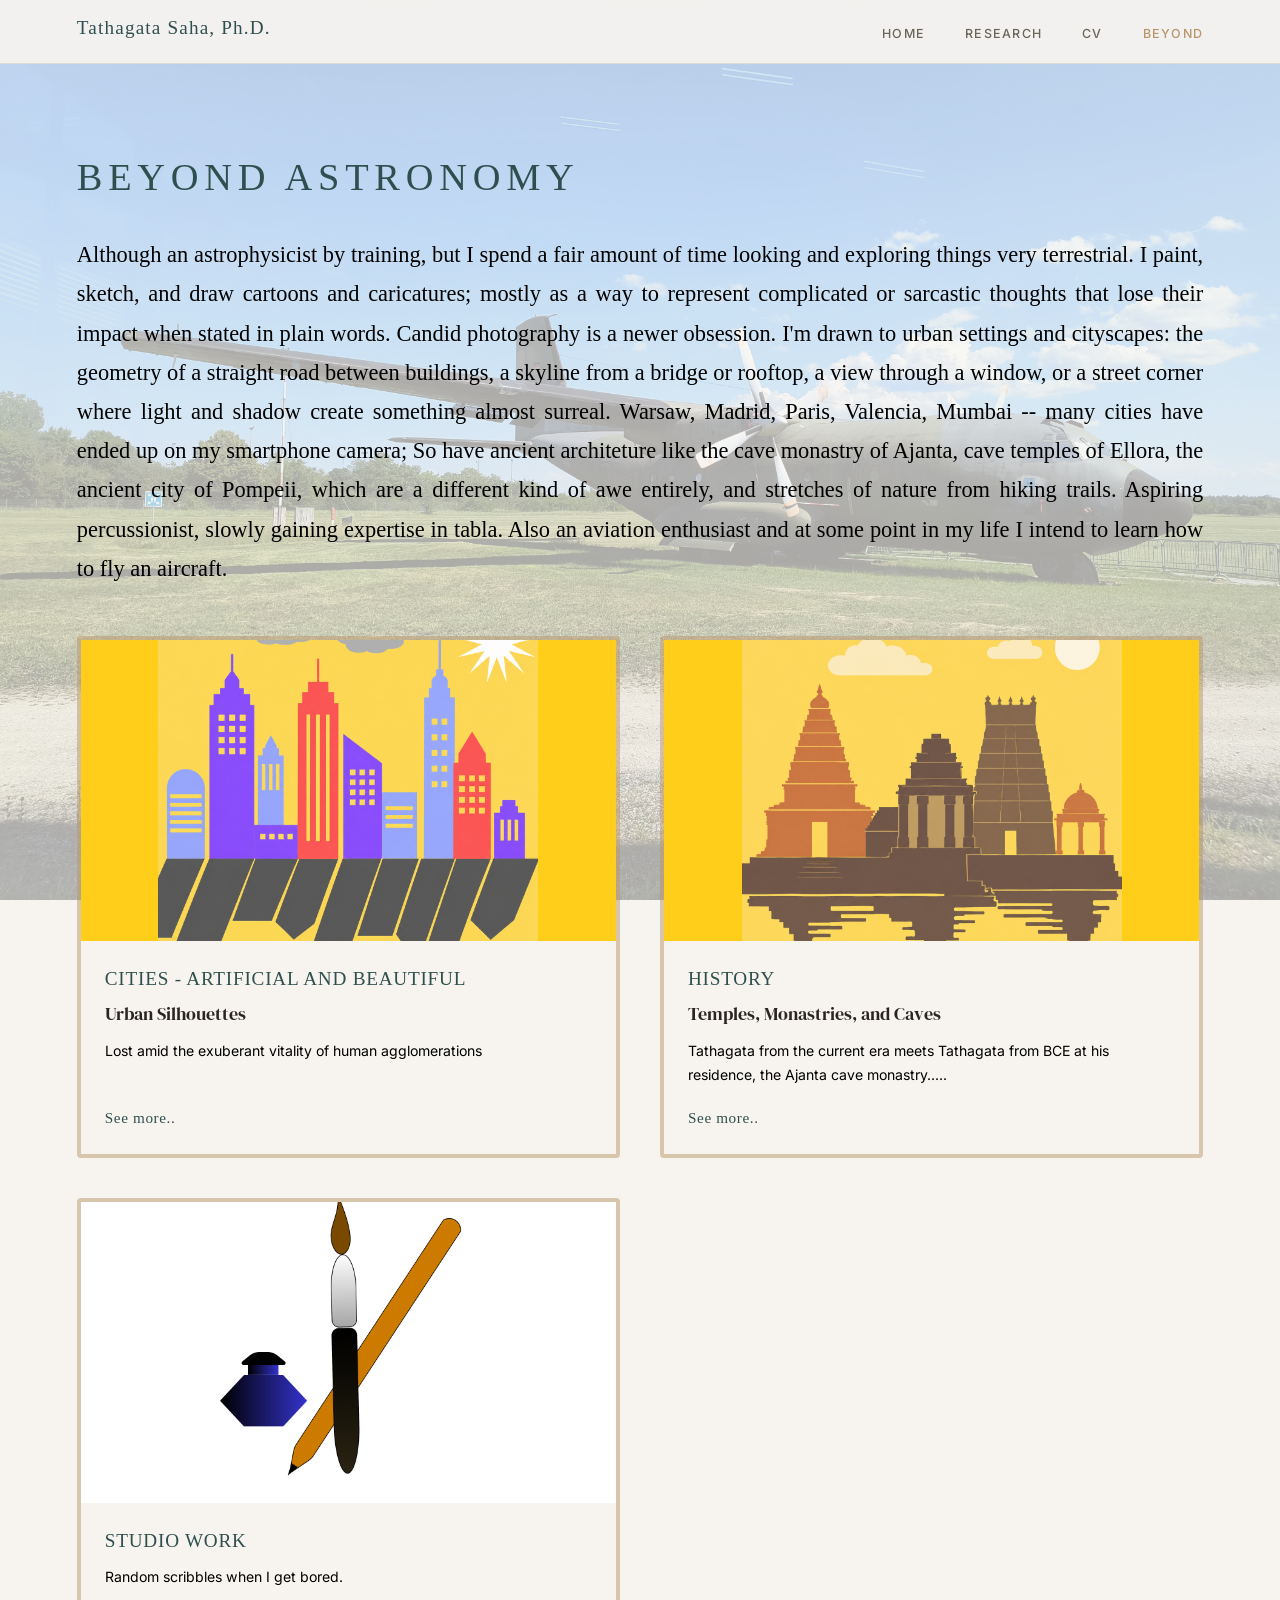
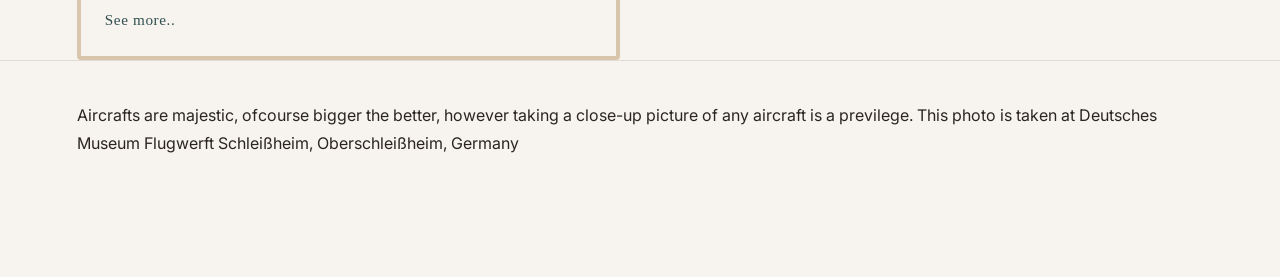
==== commit 0e550c0a: "beyond page change." ====
--- a/beyond.html
+++ b/beyond.html
@@ -120,7 +120,7 @@
     content: '';
     position: fixed;
     inset: 0;
-    background-image: url('photos/air_craft.jpg');
+    background-image: url('photos/flight_museum_munich.jpg');
     background-size: cover;
     background-position: center;
     background-repeat: no-repeat;
@@ -220,7 +220,8 @@
 
     <footer>
       <p>
-        Aircrafts are majestic, ofcourse bigger the better, however taking a close-up picture of any aircraft is a previlege. This image of the 'tiny' and cute Air Nostrum CRJ 1000 is taken by me at Adolfo Suárez Madrid-Barajas Airport, while traveling to Alicante from Madrid for the X-ray Universe 2026 conference.
+        Aircrafts are majestic, ofcourse bigger the better, however taking a close-up picture of any aircraft is a previlege. This photo is taken at Deutsches Museum Flugwerft Schleißheim, Oberschleißheim, Germany
+ 
       </p>
     </footer>
     
